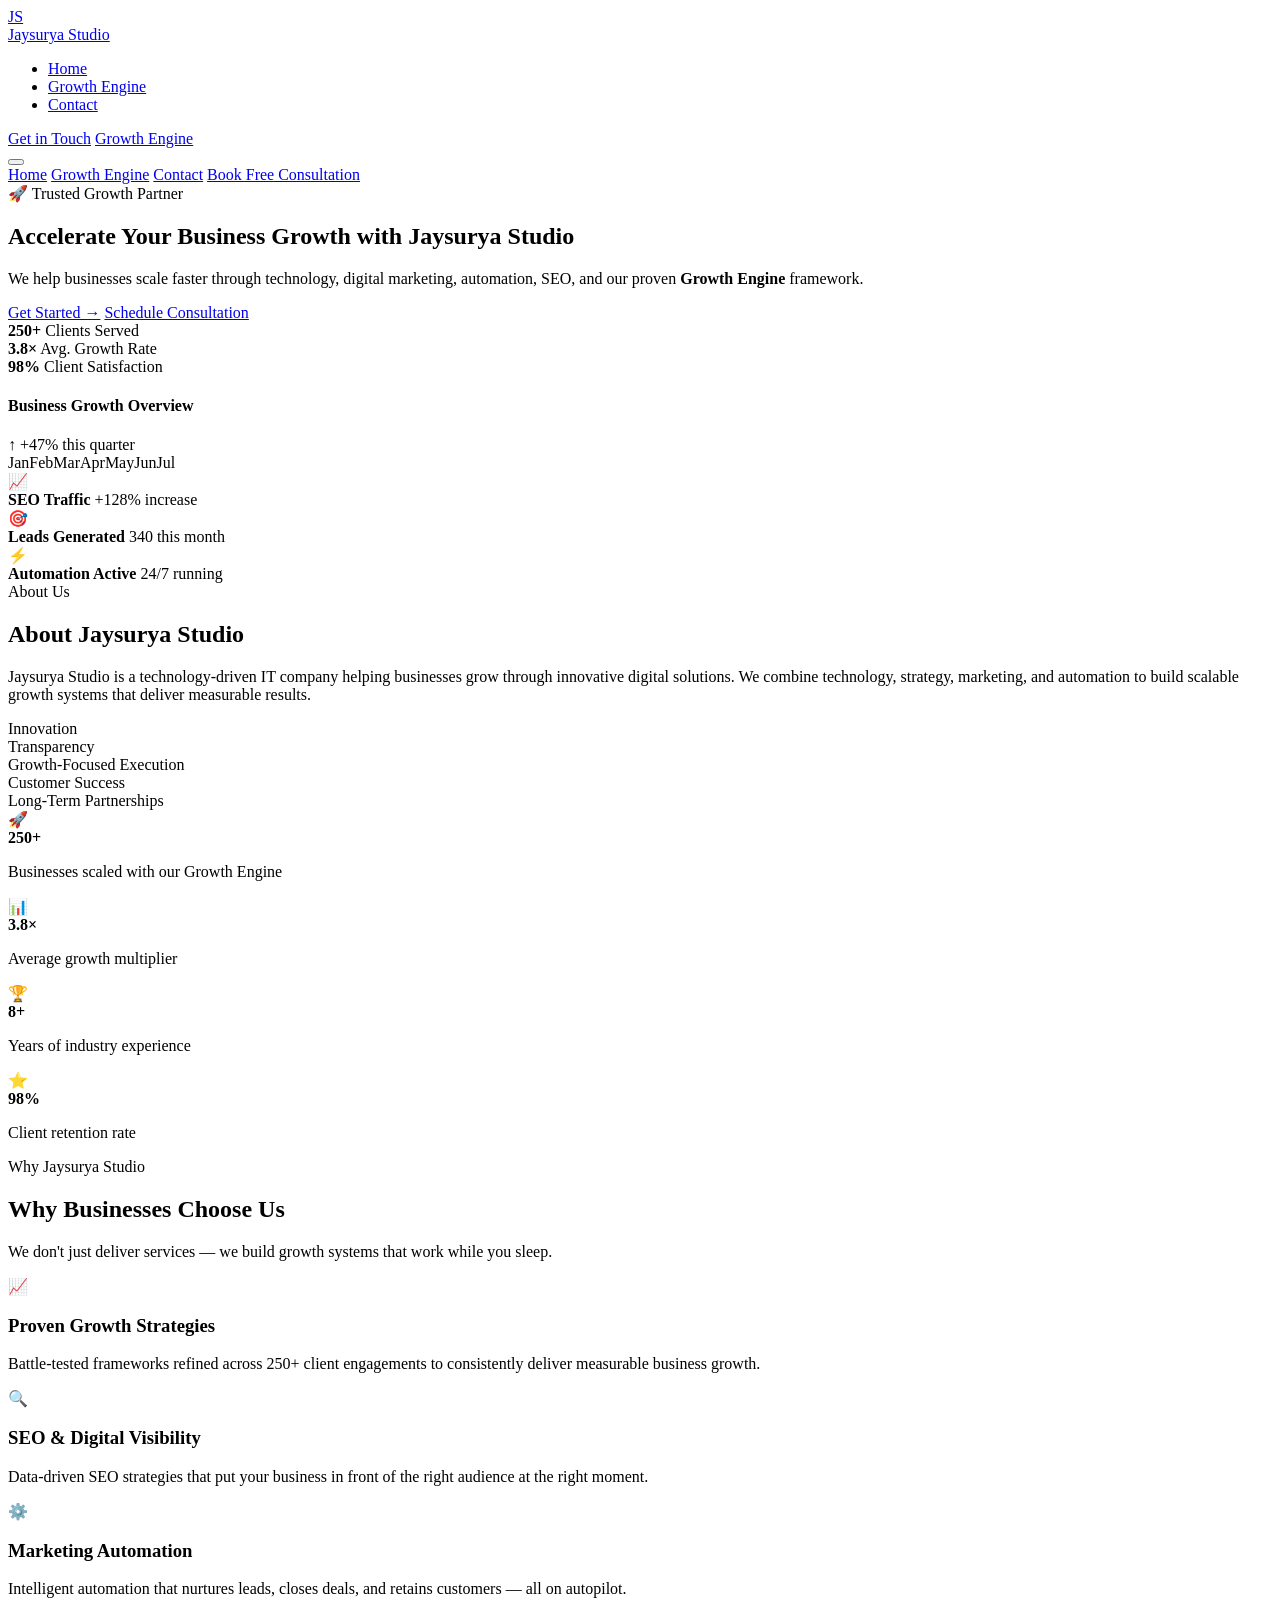
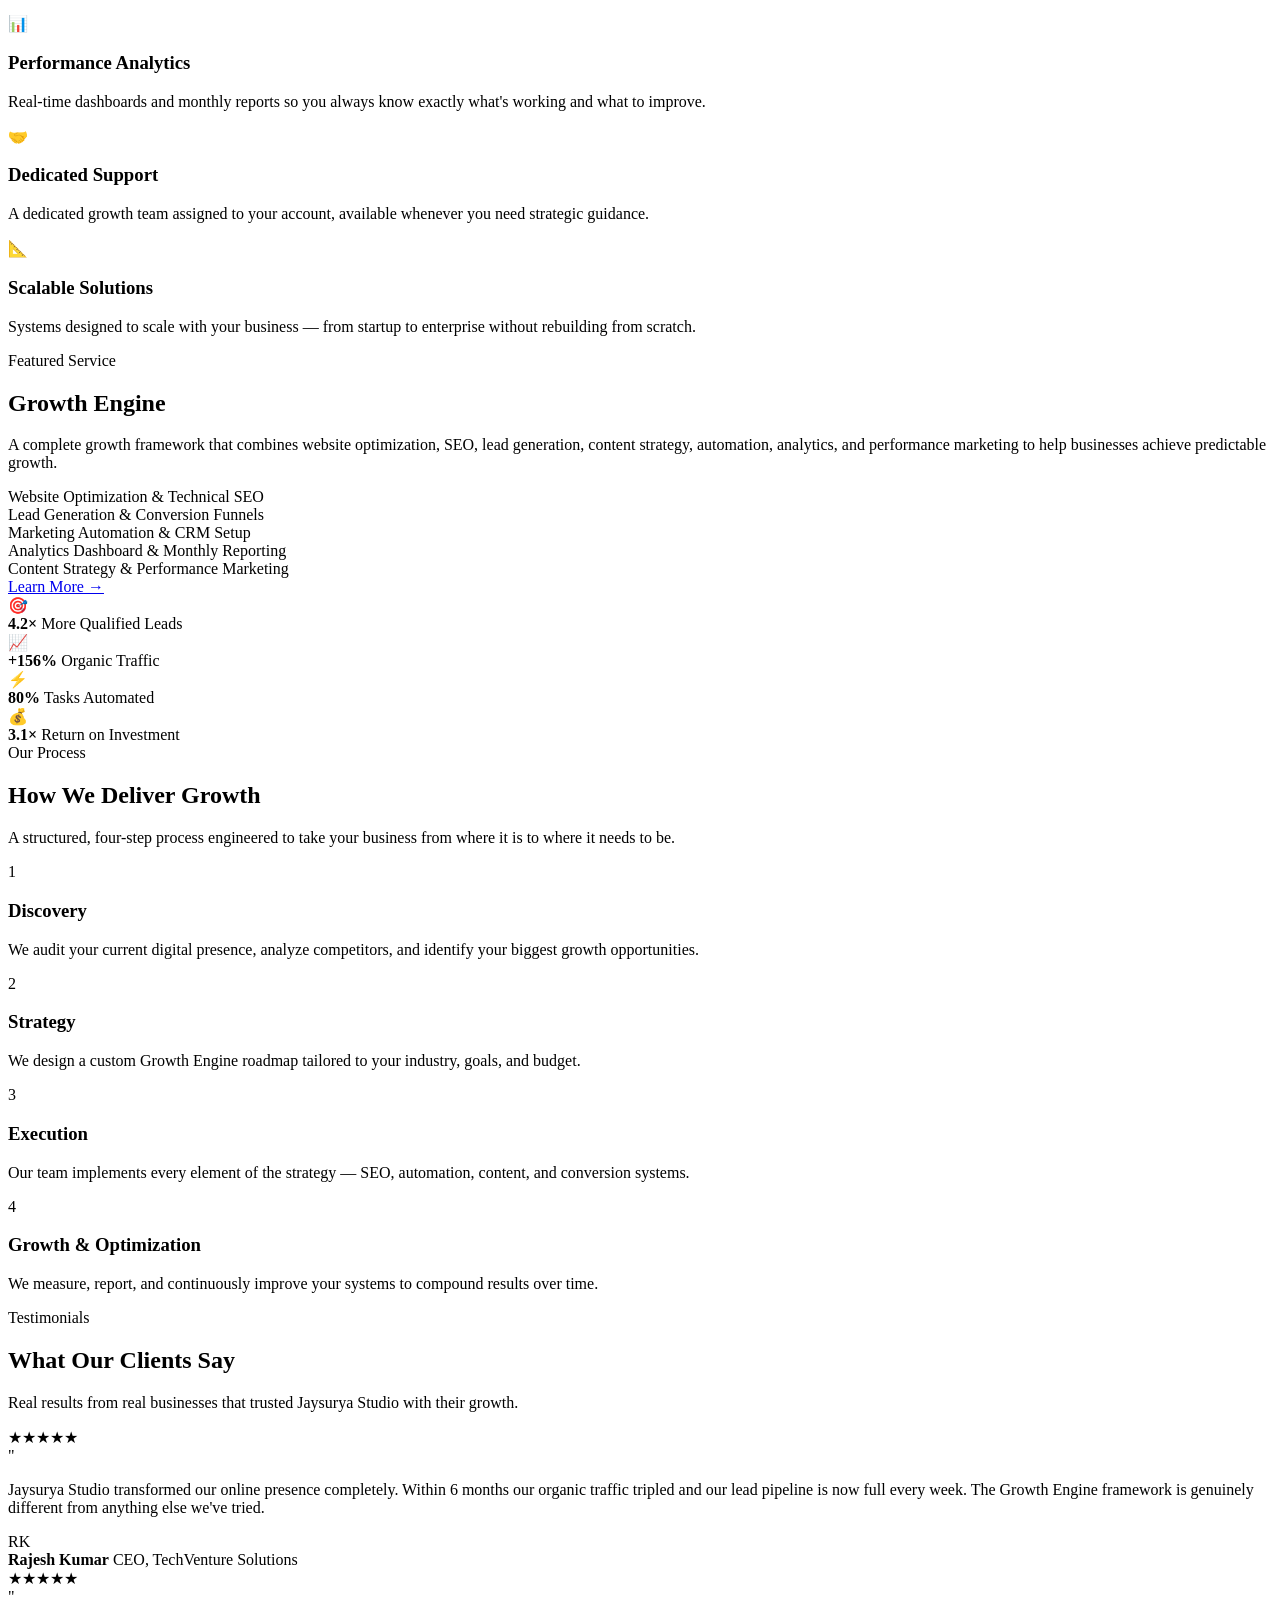
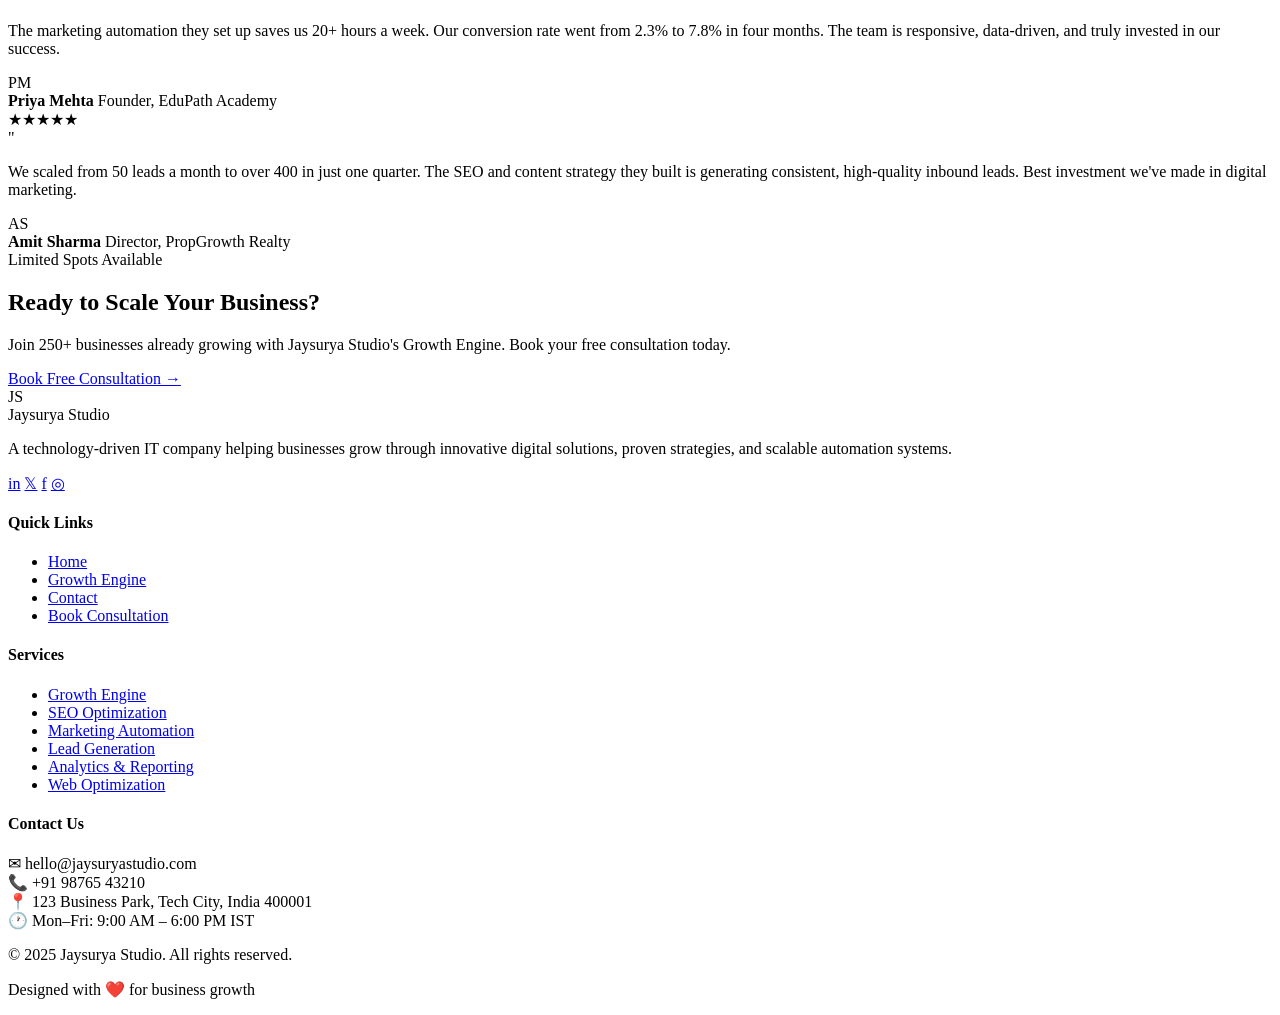
==== index.html @ d426c47a "Create index.html" ====
<!DOCTYPE html>
<html lang="en">
<head>
  <meta charset="UTF-8" />
  <meta name="viewport" content="width=device-width, initial-scale=1.0" />
  <title>Jaysurya Studio — Accelerate Your Business Growth</title>
  <meta name="description" content="Jaysurya Studio helps businesses scale faster through technology, digital marketing, automation, SEO, and our proven Growth Engine framework." />
  <meta name="keywords" content="IT services, digital marketing, SEO, growth engine, business growth, marketing automation" />
  <meta property="og:title" content="Jaysurya Studio — Accelerate Your Business Growth" />
  <meta property="og:description" content="We help businesses scale faster through technology, digital marketing, automation, and SEO." />
  <meta property="og:type" content="website" />
  <link rel="canonical" href="https://jaysuryastudio.com/" />
  <link rel="preconnect" href="https://fonts.googleapis.com" />
  <link rel="preconnect" href="https://fonts.gstatic.com" crossorigin />
  <link href="https://fonts.googleapis.com/css2?family=Inter:wght@400;500;600;700;800;900&display=swap" rel="stylesheet" />
  <link rel="stylesheet" href="css/style.css" />
</head>
<body>

<!-- ===== NAVBAR ===== -->
<nav class="navbar" id="navbar" role="navigation" aria-label="Main navigation">
  <div class="container nav-inner">
    <a href="index.html" class="nav-logo" aria-label="Jaysurya Studio Home">
      <div class="logo-icon" aria-hidden="true">JS</div>
      Jaysurya Studio
    </a>
    <ul class="nav-links" role="list">
      <li><a href="index.html" class="active">Home</a></li>
      <li><a href="pages/growth-engine.html">Growth Engine</a></li>
      <li><a href="pages/contact.html">Contact</a></li>
    </ul>
    <div class="nav-cta">
      <a href="pages/contact.html" class="btn btn-outline">Get in Touch</a>
      <a href="pages/growth-engine.html" class="btn btn-primary">Growth Engine</a>
    </div>
    <button class="hamburger" id="hamburger" aria-label="Toggle menu" aria-expanded="false">
      <span></span><span></span><span></span>
    </button>
  </div>
</nav>

<!-- Mobile Menu -->
<div class="mobile-menu" id="mobileMenu" role="dialog" aria-label="Mobile navigation">
  <a href="index.html">Home</a>
  <a href="pages/growth-engine.html">Growth Engine</a>
  <a href="pages/contact.html">Contact</a>
  <a href="pages/contact.html" class="btn btn-primary">Book Free Consultation</a>
</div>

<!-- ===== HERO ===== -->
<section class="hero" aria-label="Hero">
  <div class="container hero-inner">
    <div class="hero-content">
      <div class="badge">🚀 Trusted Growth Partner</div>
      <h1>Accelerate Your Business Growth with <span>Jaysurya Studio</span></h1>
      <p>We help businesses scale faster through technology, digital marketing, automation, SEO, and our proven <strong>Growth Engine</strong> framework.</p>
      <div class="hero-btns">
        <a href="pages/contact.html" class="btn btn-primary btn-lg">Get Started →</a>
        <a href="pages/contact.html" class="btn btn-outline btn-lg">Schedule Consultation</a>
      </div>
      <div class="hero-stats">
        <div class="hero-stat">
          <strong>250+</strong>
          <span>Clients Served</span>
        </div>
        <div class="hero-stat">
          <strong>3.8×</strong>
          <span>Avg. Growth Rate</span>
        </div>
        <div class="hero-stat">
          <strong>98%</strong>
          <span>Client Satisfaction</span>
        </div>
      </div>
    </div>

    <div class="hero-visual">
      <!-- Main Chart Card -->
      <div class="hero-card-main">
        <div class="chart-header">
          <h4>Business Growth Overview</h4>
          <span class="chart-badge">↑ +47% this quarter</span>
        </div>
        <div class="chart-bars">
          <div class="bar" style="height:40%;animation-delay:.1s"></div>
          <div class="bar accent-bar" style="height:55%;animation-delay:.2s"></div>
          <div class="bar" style="height:65%;animation-delay:.3s"></div>
          <div class="bar accent-bar" style="height:50%;animation-delay:.4s"></div>
          <div class="bar" style="height:80%;animation-delay:.5s"></div>
          <div class="bar accent-bar" style="height:70%;animation-delay:.6s"></div>
          <div class="bar" style="height:95%;animation-delay:.7s"></div>
        </div>
        <div class="chart-labels">
          <span>Jan</span><span>Feb</span><span>Mar</span><span>Apr</span><span>May</span><span>Jun</span><span>Jul</span>
        </div>
      </div>
      <!-- Floating cards -->
      <div class="floating-card fc-1">
        <div class="fc-inner">
          <div class="fc-icon blue">📈</div>
          <div class="fc-text">
            <strong>SEO Traffic</strong>
            <span>+128% increase</span>
          </div>
        </div>
      </div>
      <div class="floating-card fc-2">
        <div class="fc-inner">
          <div class="fc-icon green">🎯</div>
          <div class="fc-text">
            <strong>Leads Generated</strong>
            <span>340 this month</span>
          </div>
        </div>
      </div>
      <div class="floating-card fc-3">
        <div class="fc-inner">
          <div class="fc-icon purple">⚡</div>
          <div class="fc-text">
            <strong>Automation Active</strong>
            <span>24/7 running</span>
          </div>
        </div>
      </div>
    </div>
  </div>
</section>

<!-- ===== ABOUT ===== -->
<section class="section" id="about" aria-label="About Jaysurya Studio">
  <div class="container about-inner">
    <div class="about-text">
      <div class="badge">About Us</div>
      <h2>About Jaysurya Studio</h2>
      <p>Jaysurya Studio is a technology-driven IT company helping businesses grow through innovative digital solutions. We combine technology, strategy, marketing, and automation to build scalable growth systems that deliver measurable results.</p>
      <div class="values-grid">
        <div class="value-item fade-in"><div class="value-dot"></div><span>Innovation</span></div>
        <div class="value-item fade-in"><div class="value-dot"></div><span>Transparency</span></div>
        <div class="value-item fade-in"><div class="value-dot"></div><span>Growth-Focused Execution</span></div>
        <div class="value-item fade-in"><div class="value-dot"></div><span>Customer Success</span></div>
        <div class="value-item fade-in"><div class="value-dot"></div><span>Long-Term Partnerships</span></div>
      </div>
    </div>
    <div class="about-visual fade-in">
      <div class="about-stat-card featured">
        <div class="stat-icon">🚀</div>
        <strong>250+</strong>
        <p>Businesses scaled with our Growth Engine</p>
      </div>
      <div class="about-stat-card">
        <div class="stat-icon">📊</div>
        <strong>3.8×</strong>
        <p>Average growth multiplier</p>
      </div>
      <div class="about-stat-card">
        <div class="stat-icon">🏆</div>
        <strong>8+</strong>
        <p>Years of industry experience</p>
      </div>
      <div class="about-stat-card">
        <div class="stat-icon">⭐</div>
        <strong>98%</strong>
        <p>Client retention rate</p>
      </div>
    </div>
  </div>
</section>

<!-- ===== WHY CHOOSE US ===== -->
<section class="section process-bg" aria-label="Why Choose Us">
  <div class="container">
    <div class="section-header fade-in">
      <div class="badge">Why Jaysurya Studio</div>
      <h2>Why Businesses Choose Us</h2>
      <p>We don't just deliver services — we build growth systems that work while you sleep.</p>
    </div>
    <div class="why-grid">
      <div class="why-card fade-in">
        <div class="why-icon">📈</div>
        <h3>Proven Growth Strategies</h3>
        <p>Battle-tested frameworks refined across 250+ client engagements to consistently deliver measurable business growth.</p>
      </div>
      <div class="why-card fade-in">
        <div class="why-icon">🔍</div>
        <h3>SEO & Digital Visibility</h3>
        <p>Data-driven SEO strategies that put your business in front of the right audience at the right moment.</p>
      </div>
      <div class="why-card fade-in">
        <div class="why-icon">⚙️</div>
        <h3>Marketing Automation</h3>
        <p>Intelligent automation that nurtures leads, closes deals, and retains customers — all on autopilot.</p>
      </div>
      <div class="why-card fade-in">
        <div class="why-icon">📊</div>
        <h3>Performance Analytics</h3>
        <p>Real-time dashboards and monthly reports so you always know exactly what's working and what to improve.</p>
      </div>
      <div class="why-card fade-in">
        <div class="why-icon">🤝</div>
        <h3>Dedicated Support</h3>
        <p>A dedicated growth team assigned to your account, available whenever you need strategic guidance.</p>
      </div>
      <div class="why-card fade-in">
        <div class="why-icon">📐</div>
        <h3>Scalable Solutions</h3>
        <p>Systems designed to scale with your business — from startup to enterprise without rebuilding from scratch.</p>
      </div>
    </div>
  </div>
</section>

<!-- ===== FEATURED SERVICE ===== -->
<section class="section featured-service" aria-label="Growth Engine Service">
  <div class="container fs-inner">
    <div class="fs-content">
      <div class="badge">Featured Service</div>
      <h2>Growth Engine</h2>
      <p>A complete growth framework that combines website optimization, SEO, lead generation, content strategy, automation, analytics, and performance marketing to help businesses achieve predictable growth.</p>
      <div class="fs-features">
        <div class="fs-feature">Website Optimization & Technical SEO</div>
        <div class="fs-feature">Lead Generation & Conversion Funnels</div>
        <div class="fs-feature">Marketing Automation & CRM Setup</div>
        <div class="fs-feature">Analytics Dashboard & Monthly Reporting</div>
        <div class="fs-feature">Content Strategy & Performance Marketing</div>
      </div>
      <a href="pages/growth-engine.html" class="btn btn-accent btn-lg">Learn More →</a>
    </div>
    <div class="fs-visual fade-in">
      <div class="fs-metrics">
        <div class="metric-card">
          <div class="m-icon">🎯</div>
          <strong>4.2×</strong>
          <span>More Qualified Leads</span>
        </div>
        <div class="metric-card">
          <div class="m-icon">📈</div>
          <strong>+156%</strong>
          <span>Organic Traffic</span>
        </div>
        <div class="metric-card">
          <div class="m-icon">⚡</div>
          <strong>80%</strong>
          <span>Tasks Automated</span>
        </div>
        <div class="metric-card">
          <div class="m-icon">💰</div>
          <strong>3.1×</strong>
          <span>Return on Investment</span>
        </div>
      </div>
    </div>
  </div>
</section>

<!-- ===== PROCESS ===== -->
<section class="section process-bg" aria-label="Our Process">
  <div class="container">
    <div class="section-header fade-in">
      <div class="badge">Our Process</div>
      <h2>How We Deliver Growth</h2>
      <p>A structured, four-step process engineered to take your business from where it is to where it needs to be.</p>
    </div>
    <div class="process-grid">
      <div class="process-step fade-in">
        <div class="step-num">1</div>
        <h3>Discovery</h3>
        <p>We audit your current digital presence, analyze competitors, and identify your biggest growth opportunities.</p>
      </div>
      <div class="process-step fade-in">
        <div class="step-num">2</div>
        <h3>Strategy</h3>
        <p>We design a custom Growth Engine roadmap tailored to your industry, goals, and budget.</p>
      </div>
      <div class="process-step fade-in">
        <div class="step-num">3</div>
        <h3>Execution</h3>
        <p>Our team implements every element of the strategy — SEO, automation, content, and conversion systems.</p>
      </div>
      <div class="process-step fade-in">
        <div class="step-num">4</div>
        <h3>Growth & Optimization</h3>
        <p>We measure, report, and continuously improve your systems to compound results over time.</p>
      </div>
    </div>
  </div>
</section>

<!-- ===== TESTIMONIALS ===== -->
<section class="section" aria-label="Client Testimonials">
  <div class="container">
    <div class="section-header fade-in">
      <div class="badge">Testimonials</div>
      <h2>What Our Clients Say</h2>
      <p>Real results from real businesses that trusted Jaysurya Studio with their growth.</p>
    </div>
    <div class="testimonials-grid">
      <div class="testimonial-card fade-in">
        <div class="stars">★★★★★</div>
        <div class="quote-mark">"</div>
        <p>Jaysurya Studio transformed our online presence completely. Within 6 months our organic traffic tripled and our lead pipeline is now full every week. The Growth Engine framework is genuinely different from anything else we've tried.</p>
        <div class="t-author">
          <div class="t-avatar">RK</div>
          <div class="t-info">
            <strong>Rajesh Kumar</strong>
            <span>CEO, TechVenture Solutions</span>
          </div>
        </div>
      </div>
      <div class="testimonial-card fade-in">
        <div class="stars">★★★★★</div>
        <div class="quote-mark">"</div>
        <p>The marketing automation they set up saves us 20+ hours a week. Our conversion rate went from 2.3% to 7.8% in four months. The team is responsive, data-driven, and truly invested in our success.</p>
        <div class="t-author">
          <div class="t-avatar">PM</div>
          <div class="t-info">
            <strong>Priya Mehta</strong>
            <span>Founder, EduPath Academy</span>
          </div>
        </div>
      </div>
      <div class="testimonial-card fade-in">
        <div class="stars">★★★★★</div>
        <div class="quote-mark">"</div>
        <p>We scaled from 50 leads a month to over 400 in just one quarter. The SEO and content strategy they built is generating consistent, high-quality inbound leads. Best investment we've made in digital marketing.</p>
        <div class="t-author">
          <div class="t-avatar">AS</div>
          <div class="t-info">
            <strong>Amit Sharma</strong>
            <span>Director, PropGrowth Realty</span>
          </div>
        </div>
      </div>
    </div>
  </div>
</section>

<!-- ===== CTA BANNER ===== -->
<section class="cta-banner" aria-label="Call to action">
  <div class="cta-banner-inner fade-in">
    <div class="badge accent">Limited Spots Available</div>
    <h2>Ready to Scale Your Business?</h2>
    <p>Join 250+ businesses already growing with Jaysurya Studio's Growth Engine. Book your free consultation today.</p>
    <div class="cta-buttons">
      <a href="pages/contact.html" class="btn btn-white btn-lg">Book Free Consultation →</a>
      <a href="pages/growth-engine.html" class="btn btn-outline btn-lg" style="border-color:rgba(255,255,255,.4);color:#fff;">Explore Growth Engine</a>
    </div>
  </div>
</section>

<!-- ===== FOOTER ===== -->
<footer class="footer" aria-label="Site footer">
  <div class="container">
    <div class="footer-grid">
      <div class="footer-brand">
        <div class="footer-logo">
          <div class="logo-icon">JS</div>
          <span>Jaysurya Studio</span>
        </div>
        <p>A technology-driven IT company helping businesses grow through innovative digital solutions, proven strategies, and scalable automation systems.</p>
        <div class="footer-social">
          <a href="#" class="social-btn" aria-label="LinkedIn">in</a>
          <a href="#" class="social-btn" aria-label="Twitter">𝕏</a>
          <a href="#" class="social-btn" aria-label="Facebook">f</a>
          <a href="#" class="social-btn" aria-label="Instagram">◎</a>
        </div>
      </div>
      <div class="footer-col">
        <h4>Quick Links</h4>
        <ul>
          <li><a href="index.html">Home</a></li>
          <li><a href="pages/growth-engine.html">Growth Engine</a></li>
          <li><a href="pages/contact.html">Contact</a></li>
          <li><a href="pages/contact.html">Book Consultation</a></li>
        </ul>
      </div>
      <div class="footer-col">
        <h4>Services</h4>
        <ul>
          <li><a href="pages/growth-engine.html">Growth Engine</a></li>
          <li><a href="pages/growth-engine.html">SEO Optimization</a></li>
          <li><a href="pages/growth-engine.html">Marketing Automation</a></li>
          <li><a href="pages/growth-engine.html">Lead Generation</a></li>
          <li><a href="pages/growth-engine.html">Analytics & Reporting</a></li>
          <li><a href="pages/growth-engine.html">Web Optimization</a></li>
        </ul>
      </div>
      <div class="footer-col">
        <h4>Contact Us</h4>
        <div class="footer-contact-item">
          <span class="ci-icon">✉</span>
          <span>hello@jaysuryastudio.com</span>
        </div>
        <div class="footer-contact-item">
          <span class="ci-icon">📞</span>
          <span>+91 98765 43210</span>
        </div>
        <div class="footer-contact-item">
          <span class="ci-icon">📍</span>
          <span>123 Business Park, Tech City, India 400001</span>
        </div>
        <div class="footer-contact-item">
          <span class="ci-icon">🕐</span>
          <span>Mon–Fri: 9:00 AM – 6:00 PM IST</span>
        </div>
      </div>
    </div>
    <div class="footer-bottom">
      <p>© 2025 Jaysurya Studio. All rights reserved.</p>
      <p>Designed with ❤️ for business growth</p>
    </div>
  </div>
</footer>

<script src="js/main.js"></script>
</body>
</html>
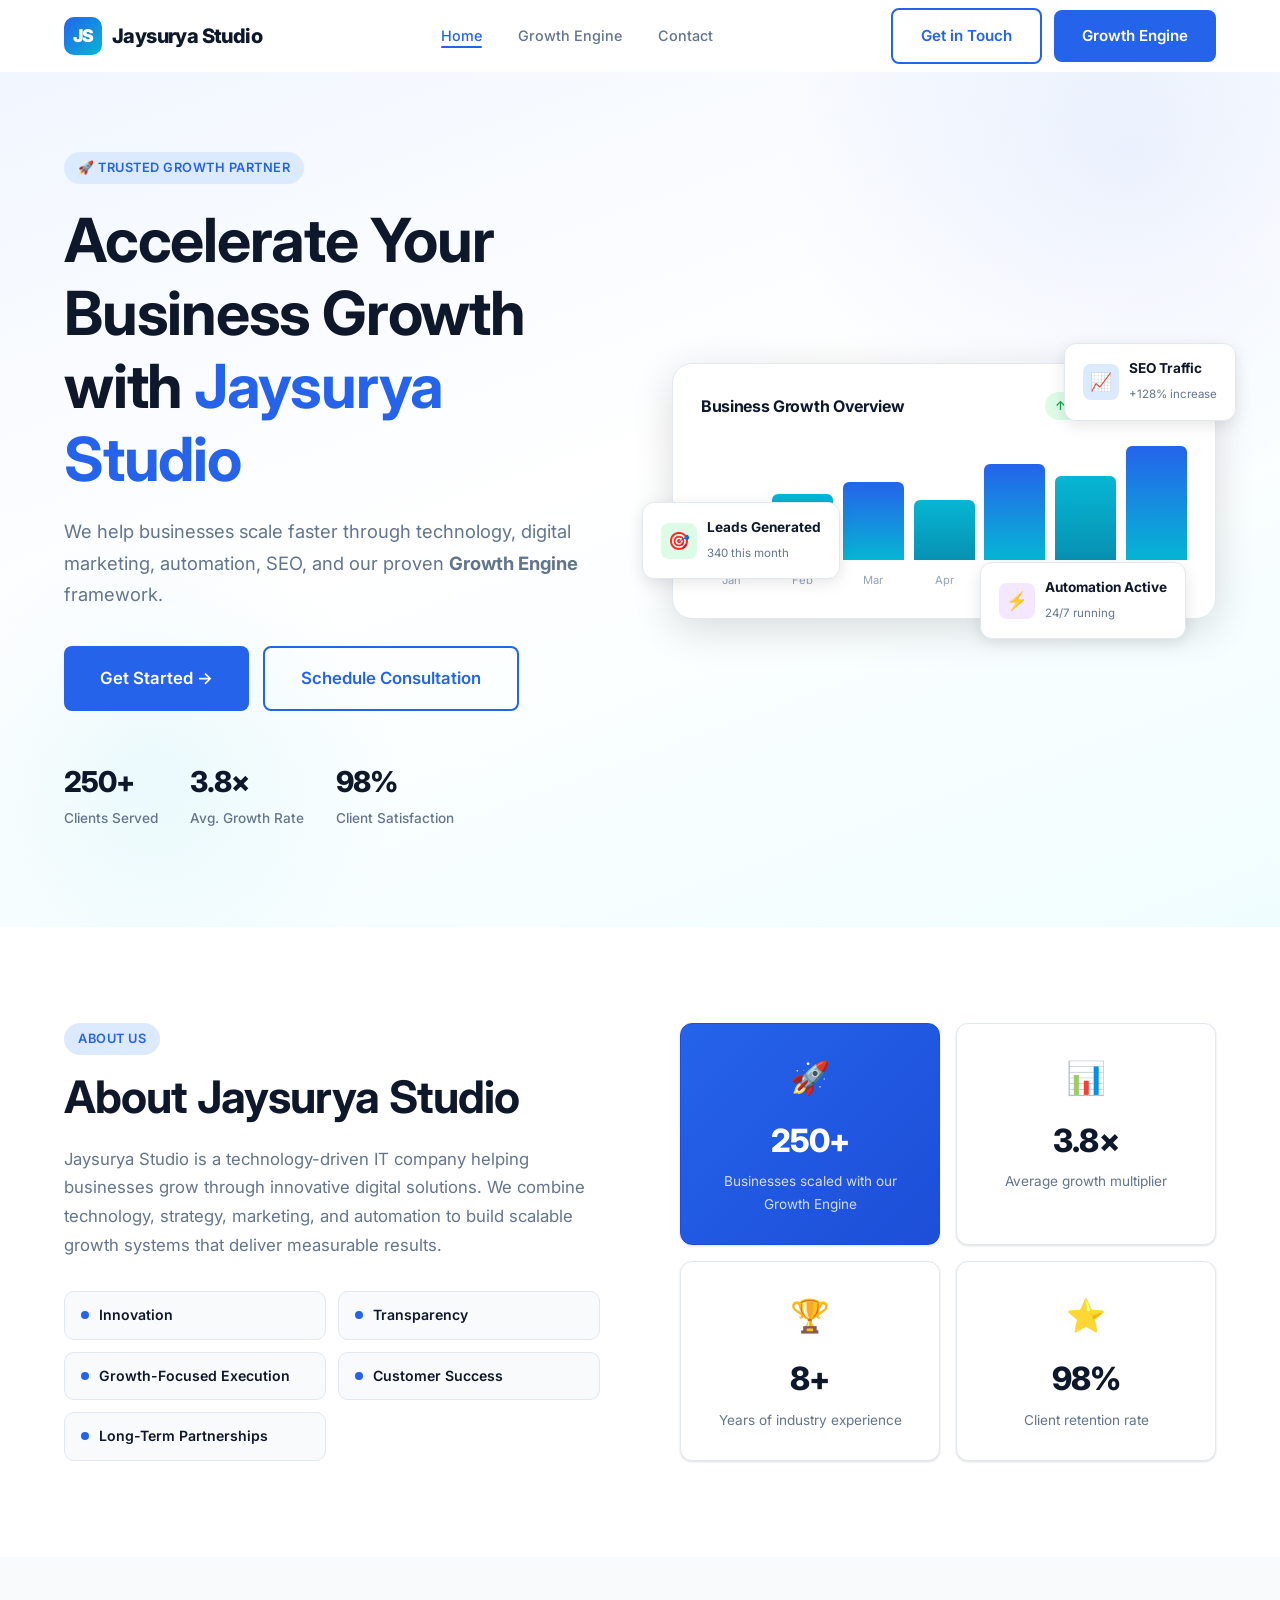
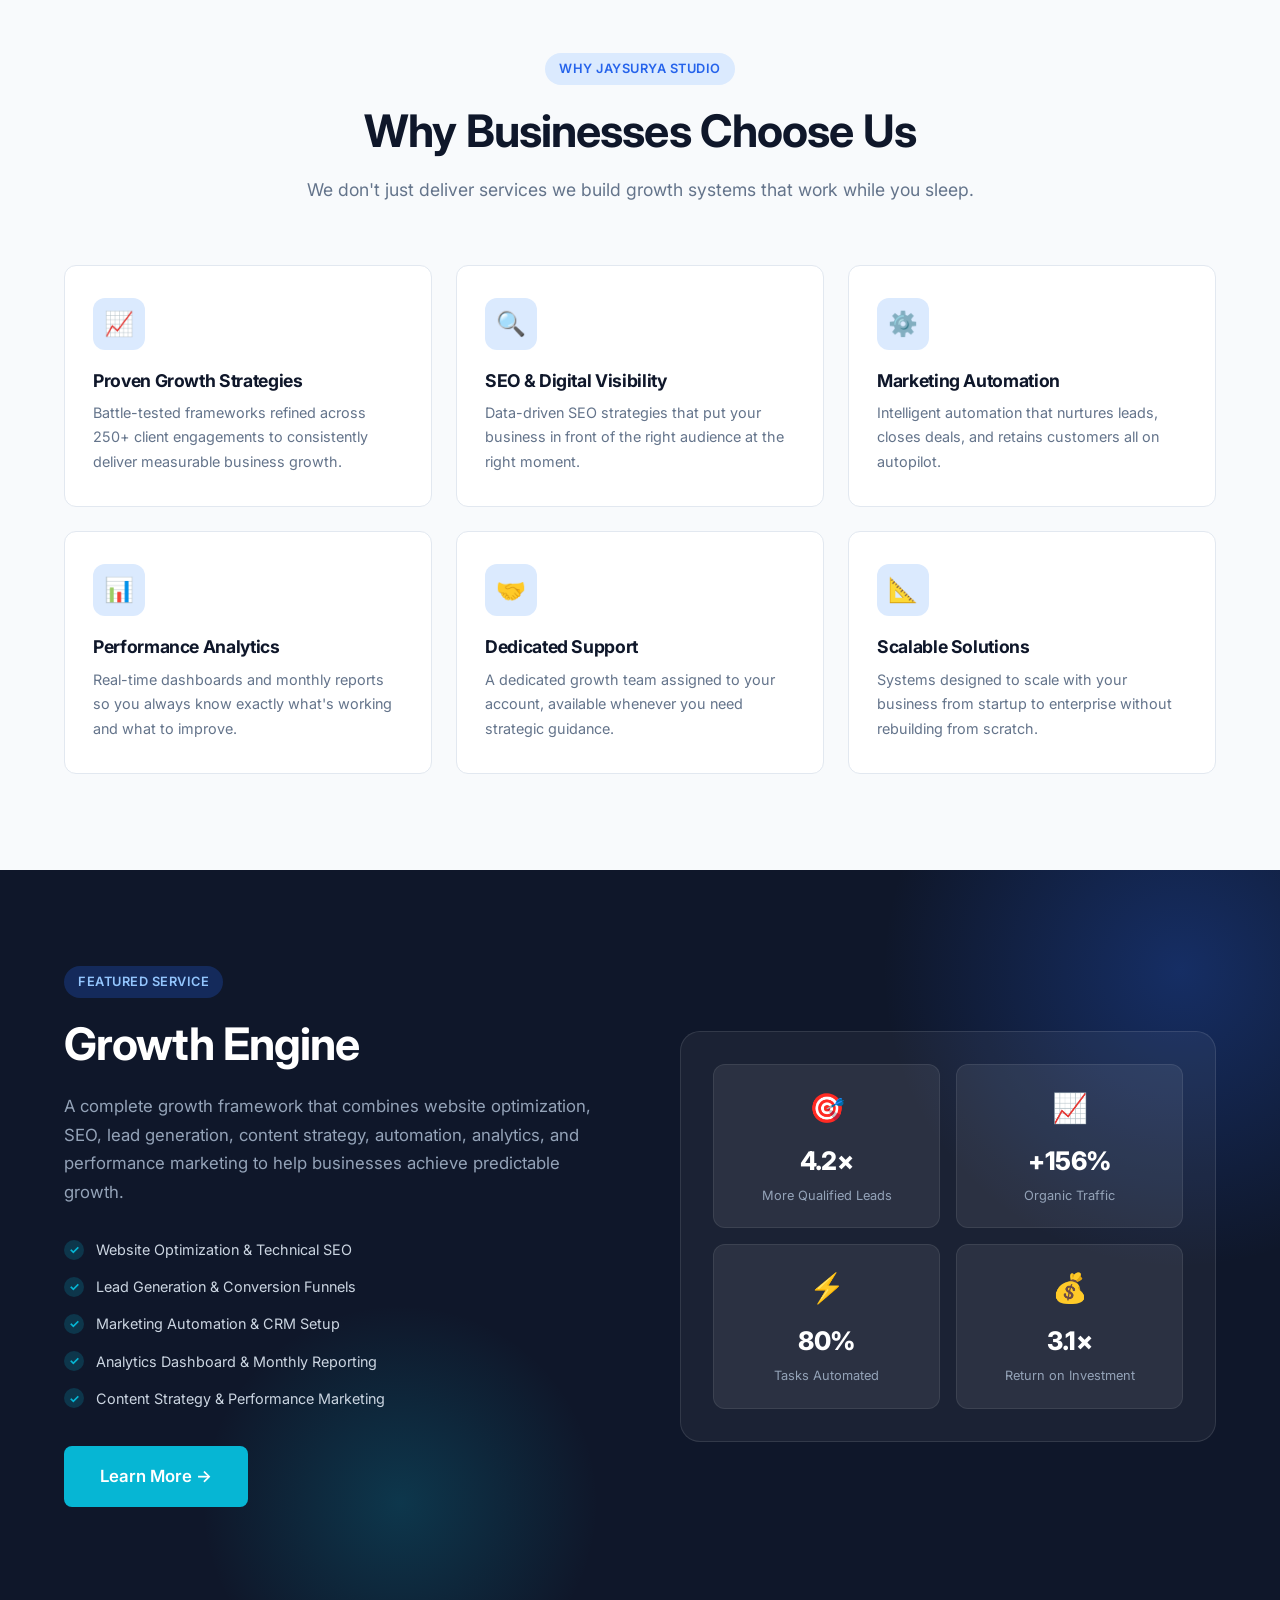
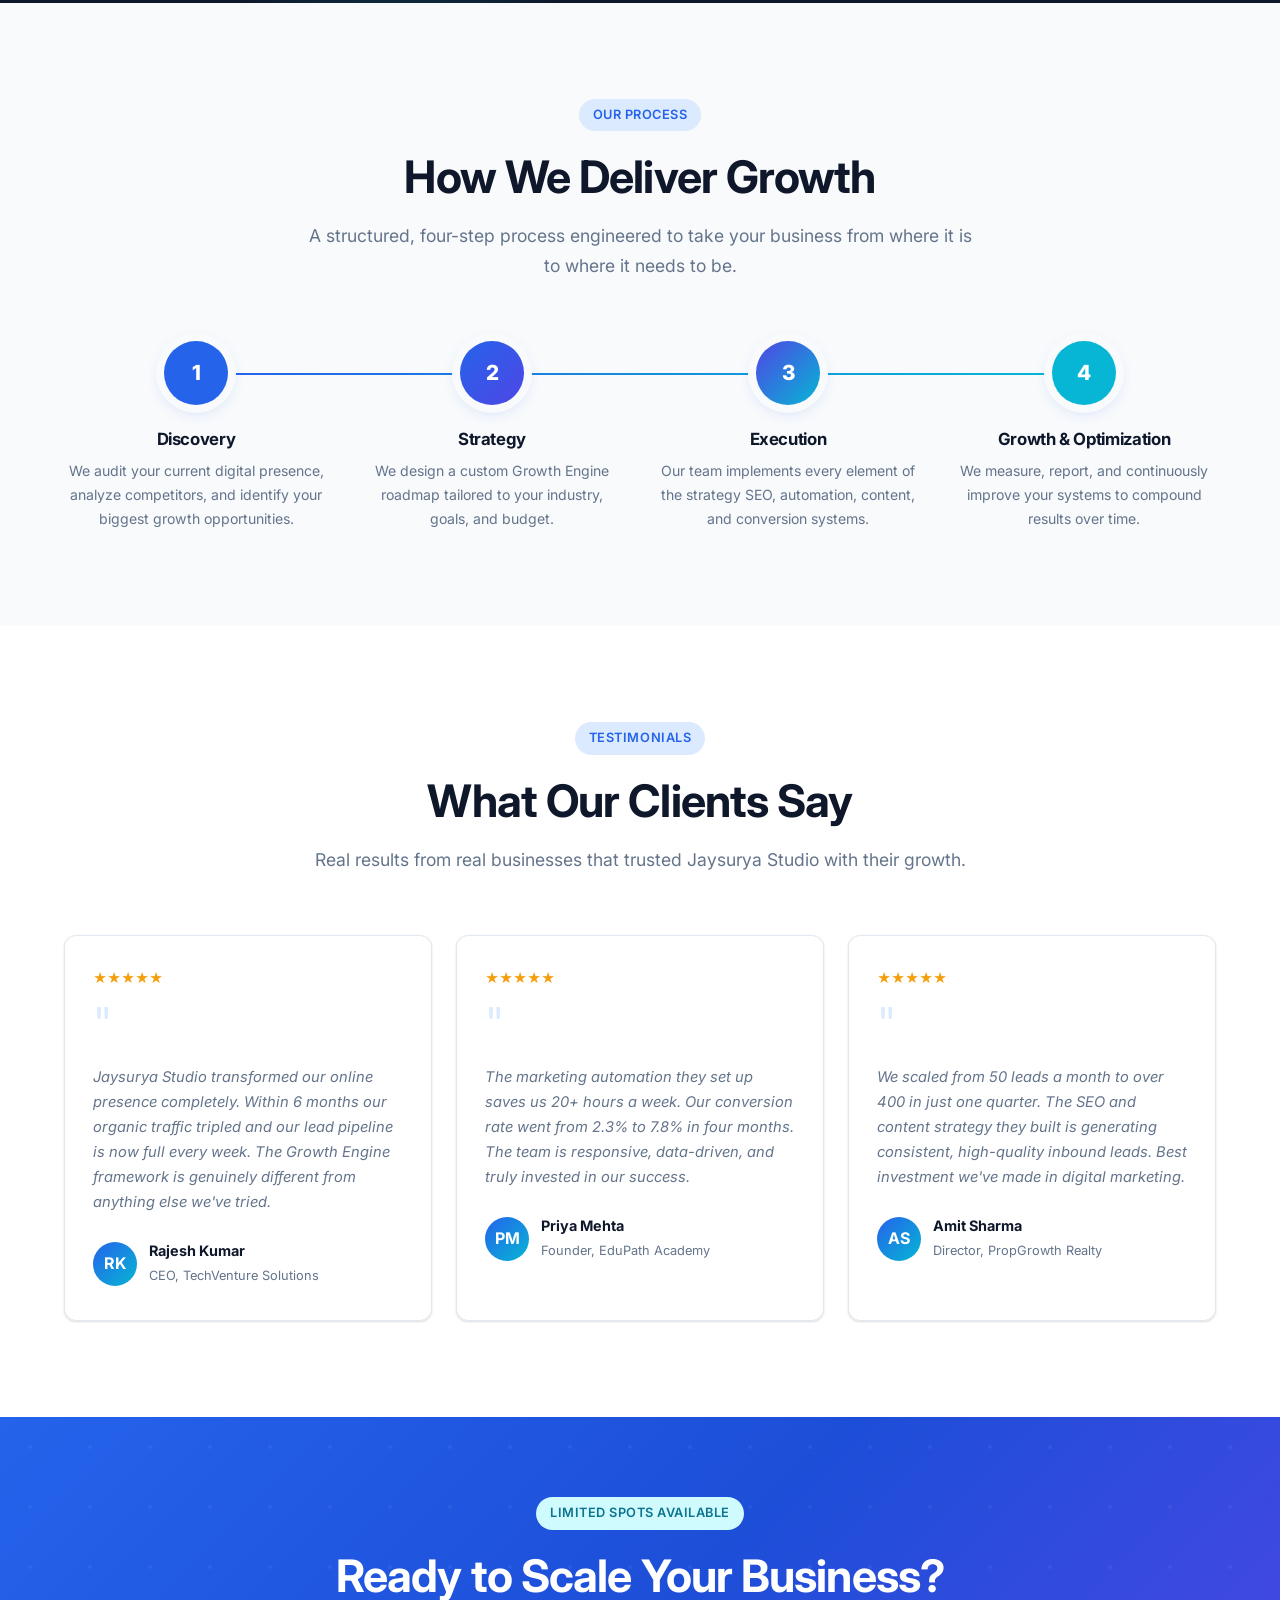
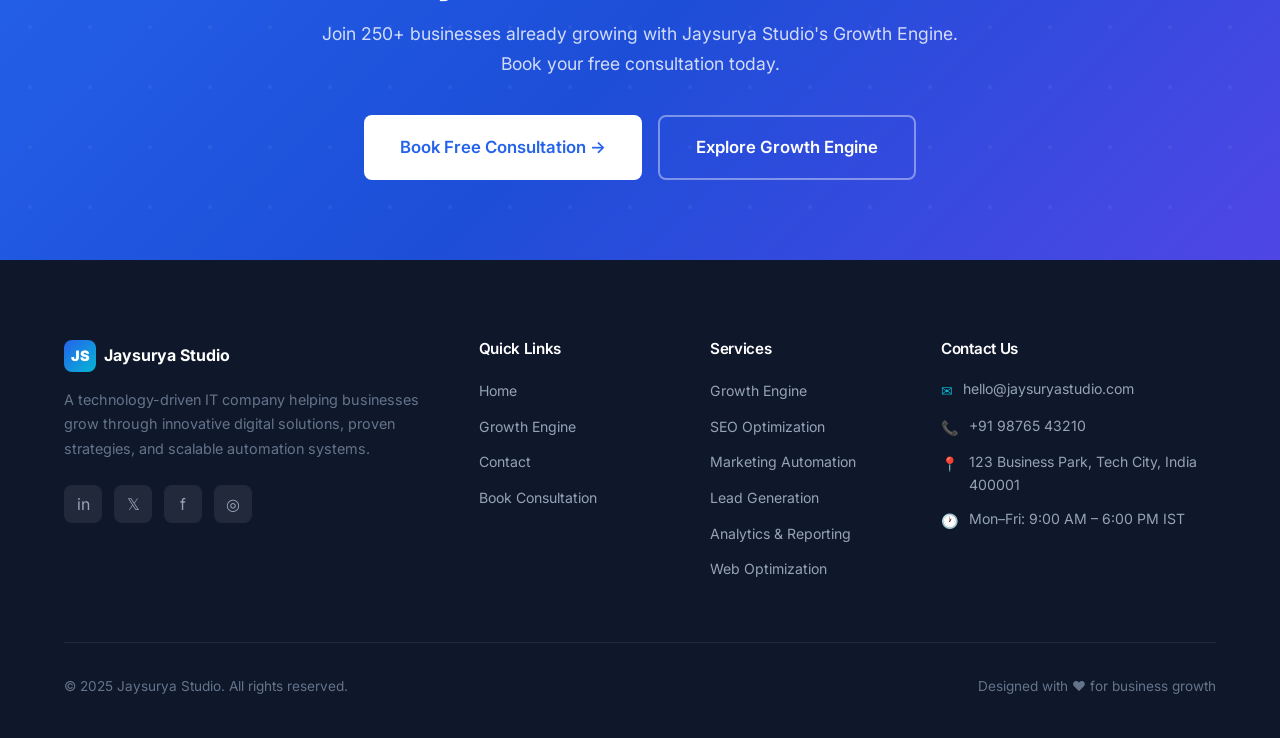
==== commit ea01dfd2: "removed — form homepage" ====
--- a/index.html
+++ b/index.html
@@ -3,10 +3,10 @@
 <head>
   <meta charset="UTF-8" />
   <meta name="viewport" content="width=device-width, initial-scale=1.0" />
-  <title>Jaysurya Studio — Accelerate Your Business Growth</title>
+  <title>Jaysurya Studio  Accelerate Your Business Growth</title>
   <meta name="description" content="Jaysurya Studio helps businesses scale faster through technology, digital marketing, automation, SEO, and our proven Growth Engine framework." />
   <meta name="keywords" content="IT services, digital marketing, SEO, growth engine, business growth, marketing automation" />
-  <meta property="og:title" content="Jaysurya Studio — Accelerate Your Business Growth" />
+  <meta property="og:title" content="Jaysurya Studio  Accelerate Your Business Growth" />
   <meta property="og:description" content="We help businesses scale faster through technology, digital marketing, automation, and SEO." />
   <meta property="og:type" content="website" />
   <link rel="canonical" href="https://jaysuryastudio.com/" />
@@ -172,7 +172,7 @@
     <div class="section-header fade-in">
       <div class="badge">Why Jaysurya Studio</div>
       <h2>Why Businesses Choose Us</h2>
-      <p>We don't just deliver services — we build growth systems that work while you sleep.</p>
+      <p>We don't just deliver services  we build growth systems that work while you sleep.</p>
     </div>
     <div class="why-grid">
       <div class="why-card fade-in">
@@ -188,7 +188,7 @@
       <div class="why-card fade-in">
         <div class="why-icon">⚙️</div>
         <h3>Marketing Automation</h3>
-        <p>Intelligent automation that nurtures leads, closes deals, and retains customers — all on autopilot.</p>
+        <p>Intelligent automation that nurtures leads, closes deals, and retains customers  all on autopilot.</p>
       </div>
       <div class="why-card fade-in">
         <div class="why-icon">📊</div>
@@ -203,7 +203,7 @@
       <div class="why-card fade-in">
         <div class="why-icon">📐</div>
         <h3>Scalable Solutions</h3>
-        <p>Systems designed to scale with your business — from startup to enterprise without rebuilding from scratch.</p>
+        <p>Systems designed to scale with your business  from startup to enterprise without rebuilding from scratch.</p>
       </div>
     </div>
   </div>
@@ -274,7 +274,7 @@
       <div class="process-step fade-in">
         <div class="step-num">3</div>
         <h3>Execution</h3>
-        <p>Our team implements every element of the strategy — SEO, automation, content, and conversion systems.</p>
+        <p>Our team implements every element of the strategy  SEO, automation, content, and conversion systems.</p>
       </div>
       <div class="process-step fade-in">
         <div class="step-num">4</div>
--- a/css/style.css
+++ b/css/style.css
@@ -0,0 +1,714 @@
+/* ===== RESET & BASE ===== */
+*, *::before, *::after { box-sizing: border-box; margin: 0; padding: 0; }
+
+:root {
+  --primary: #2563EB;
+  --primary-dark: #1d4ed8;
+  --primary-light: #dbeafe;
+  --secondary: #0F172A;
+  --accent: #06B6D4;
+  --accent-light: #cffafe;
+  --bg: #FFFFFF;
+  --bg-light: #F8FAFC;
+  --bg-dark: #F1F5F9;
+  --text: #0F172A;
+  --text-muted: #64748B;
+  --text-light: #94A3B8;
+  --border: #E2E8F0;
+  --shadow-sm: 0 1px 3px rgba(0,0,0,.08), 0 1px 2px rgba(0,0,0,.06);
+  --shadow: 0 4px 16px rgba(0,0,0,.10);
+  --shadow-lg: 0 10px 40px rgba(0,0,0,.14);
+  --radius: 12px;
+  --radius-lg: 20px;
+  --transition: 0.25s ease;
+}
+
+html { scroll-behavior: smooth; }
+
+body {
+  font-family: 'Inter', -apple-system, BlinkMacSystemFont, 'Segoe UI', sans-serif;
+  color: var(--text);
+  background: var(--bg);
+  line-height: 1.6;
+  font-size: 16px;
+  overflow-x: hidden;
+}
+
+img { max-width: 100%; display: block; }
+a { text-decoration: none; color: inherit; }
+ul { list-style: none; }
+button { cursor: pointer; font-family: inherit; border: none; outline: none; }
+input, textarea, select { font-family: inherit; outline: none; }
+
+/* ===== TYPOGRAPHY ===== */
+h1, h2, h3, h4, h5 { font-weight: 700; line-height: 1.2; letter-spacing: -0.02em; }
+h1 { font-size: clamp(2.2rem, 5vw, 3.8rem); }
+h2 { font-size: clamp(1.8rem, 3.5vw, 2.8rem); }
+h3 { font-size: clamp(1.2rem, 2vw, 1.5rem); }
+h4 { font-size: 1.1rem; }
+p { color: var(--text-muted); line-height: 1.7; }
+
+/* ===== LAYOUT ===== */
+.container { max-width: 1200px; margin: 0 auto; padding: 0 24px; }
+.section { padding: 96px 0; }
+.section-sm { padding: 64px 0; }
+.section-header { text-align: center; max-width: 680px; margin: 0 auto 60px; }
+.section-header p { font-size: 1.1rem; margin-top: 16px; }
+
+/* ===== BADGE ===== */
+.badge {
+  display: inline-flex; align-items: center; gap: 6px;
+  background: var(--primary-light); color: var(--primary);
+  font-size: 0.8rem; font-weight: 600; letter-spacing: 0.04em;
+  padding: 6px 14px; border-radius: 100px; margin-bottom: 20px;
+  text-transform: uppercase;
+}
+.badge.accent { background: var(--accent-light); color: #0e7490; }
+
+/* ===== BUTTONS ===== */
+.btn {
+  display: inline-flex; align-items: center; gap: 8px;
+  padding: 14px 28px; border-radius: 8px;
+  font-size: 0.95rem; font-weight: 600; transition: all var(--transition);
+  white-space: nowrap;
+}
+.btn-primary {
+  background: var(--primary); color: #fff;
+}
+.btn-primary:hover { background: var(--primary-dark); transform: translateY(-1px); box-shadow: 0 8px 24px rgba(37,99,235,.35); }
+.btn-outline {
+  background: transparent; color: var(--primary);
+  border: 2px solid var(--primary);
+}
+.btn-outline:hover { background: var(--primary-light); transform: translateY(-1px); }
+.btn-white {
+  background: #fff; color: var(--primary);
+}
+.btn-white:hover { background: var(--primary-light); transform: translateY(-1px); }
+.btn-accent {
+  background: var(--accent); color: #fff;
+}
+.btn-accent:hover { background: #0891b2; transform: translateY(-1px); box-shadow: 0 8px 24px rgba(6,182,212,.35); }
+.btn-lg { padding: 17px 36px; font-size: 1.05rem; }
+
+/* ===== NAVBAR ===== */
+.navbar {
+  position: fixed; top: 0; left: 0; right: 0; z-index: 1000;
+  background: rgba(255,255,255,0.95);
+  backdrop-filter: blur(12px);
+  border-bottom: 1px solid transparent;
+  transition: all var(--transition);
+  height: 72px;
+}
+.navbar.scrolled {
+  border-bottom-color: var(--border);
+  box-shadow: var(--shadow-sm);
+}
+.nav-inner {
+  display: flex; align-items: center; justify-content: space-between;
+  height: 72px;
+}
+.nav-logo {
+  display: flex; align-items: center; gap: 10px;
+  font-size: 1.25rem; font-weight: 800; color: var(--secondary);
+  letter-spacing: -0.03em;
+}
+.nav-logo .logo-icon {
+  width: 38px; height: 38px; border-radius: 10px;
+  background: linear-gradient(135deg, var(--primary), var(--accent));
+  display: flex; align-items: center; justify-content: center;
+  color: #fff; font-size: 1.1rem; font-weight: 900;
+}
+.nav-links {
+  display: flex; align-items: center; gap: 36px;
+}
+.nav-links a {
+  font-size: 0.9rem; font-weight: 500; color: var(--text-muted);
+  transition: color var(--transition); position: relative;
+}
+.nav-links a:hover, .nav-links a.active { color: var(--primary); }
+.nav-links a.active::after {
+  content: ''; position: absolute; bottom: -4px; left: 0; right: 0;
+  height: 2px; background: var(--primary); border-radius: 2px;
+}
+.nav-cta { display: flex; align-items: center; gap: 12px; }
+.hamburger {
+  display: none; flex-direction: column; gap: 5px;
+  background: none; padding: 4px;
+}
+.hamburger span { width: 24px; height: 2px; background: var(--text); border-radius: 2px; transition: all var(--transition); }
+.mobile-menu {
+  display: none; position: fixed; top: 72px; left: 0; right: 0; bottom: 0;
+  background: #fff; z-index: 999; padding: 32px 24px;
+  flex-direction: column; gap: 8px;
+  overflow-y: auto;
+}
+.mobile-menu.open { display: flex; }
+.mobile-menu a {
+  font-size: 1.1rem; font-weight: 500; color: var(--text);
+  padding: 14px 0; border-bottom: 1px solid var(--border);
+  transition: color var(--transition);
+}
+.mobile-menu a:hover { color: var(--primary); }
+.mobile-menu .btn { margin-top: 16px; justify-content: center; }
+
+/* ===== HERO ===== */
+.hero {
+  padding-top: 152px; padding-bottom: 96px;
+  background: linear-gradient(160deg, #f0f6ff 0%, #ffffff 50%, #f0fdff 100%);
+  overflow: hidden; position: relative;
+}
+.hero::before {
+  content: '';
+  position: absolute; top: -200px; right: -200px;
+  width: 700px; height: 700px;
+  background: radial-gradient(circle, rgba(37,99,235,.08) 0%, transparent 70%);
+  border-radius: 50%;
+}
+.hero::after {
+  content: '';
+  position: absolute; bottom: -100px; left: -100px;
+  width: 500px; height: 500px;
+  background: radial-gradient(circle, rgba(6,182,212,.07) 0%, transparent 70%);
+  border-radius: 50%;
+}
+.hero-inner {
+  display: grid; grid-template-columns: 1fr 1fr;
+  gap: 64px; align-items: center; position: relative; z-index: 1;
+}
+.hero-content h1 { color: var(--secondary); margin-bottom: 20px; }
+.hero-content h1 span { color: var(--primary); }
+.hero-content > p { font-size: 1.15rem; margin-bottom: 36px; max-width: 520px; }
+.hero-btns { display: flex; gap: 14px; flex-wrap: wrap; margin-bottom: 48px; }
+.hero-stats {
+  display: flex; gap: 32px; flex-wrap: wrap;
+}
+.hero-stat strong { display: block; font-size: 1.8rem; font-weight: 800; color: var(--secondary); letter-spacing: -0.03em; }
+.hero-stat span { font-size: 0.85rem; color: var(--text-muted); font-weight: 500; }
+
+/* Hero Illustration */
+.hero-visual { position: relative; }
+.hero-card-main {
+  background: #fff; border-radius: var(--radius-lg);
+  padding: 28px; box-shadow: var(--shadow-lg);
+  border: 1px solid var(--border);
+}
+.chart-header { display: flex; justify-content: space-between; align-items: center; margin-bottom: 20px; }
+.chart-header h4 { font-size: 1rem; color: var(--secondary); }
+.chart-badge { background: #dcfce7; color: #16a34a; font-size: 0.78rem; font-weight: 600; padding: 4px 10px; border-radius: 100px; }
+.chart-bars {
+  display: flex; align-items: flex-end; gap: 10px; height: 120px; margin-bottom: 12px;
+}
+.bar {
+  flex: 1; border-radius: 6px 6px 0 0;
+  background: linear-gradient(180deg, var(--primary), var(--accent));
+  animation: growBar 1.2s ease forwards;
+  transform-origin: bottom;
+}
+.bar.accent-bar { background: linear-gradient(180deg, var(--accent), #0891b2); }
+@keyframes growBar { from { transform: scaleY(0); } to { transform: scaleY(1); } }
+.chart-labels { display: flex; gap: 10px; }
+.chart-labels span { flex: 1; text-align: center; font-size: 0.7rem; color: var(--text-light); }
+
+.floating-card {
+  position: absolute; background: #fff; border-radius: var(--radius);
+  padding: 14px 18px; box-shadow: var(--shadow);
+  border: 1px solid var(--border); animation: float 3s ease-in-out infinite;
+}
+.floating-card:nth-child(2) { animation-delay: 0.5s; }
+.floating-card:nth-child(3) { animation-delay: 1s; }
+.fc-1 { top: -20px; right: -20px; }
+.fc-2 { bottom: 40px; left: -30px; }
+.fc-3 { bottom: -20px; right: 30px; }
+@keyframes float {
+  0%, 100% { transform: translateY(0); }
+  50% { transform: translateY(-8px); }
+}
+.fc-inner { display: flex; align-items: center; gap: 10px; }
+.fc-icon {
+  width: 36px; height: 36px; border-radius: 8px;
+  display: flex; align-items: center; justify-content: center; font-size: 1.1rem; flex-shrink: 0;
+}
+.fc-icon.blue { background: var(--primary-light); }
+.fc-icon.green { background: #dcfce7; }
+.fc-icon.purple { background: #f3e8ff; }
+.fc-text strong { display: block; font-size: 0.85rem; font-weight: 700; color: var(--secondary); }
+.fc-text span { font-size: 0.72rem; color: var(--text-muted); }
+
+/* ===== ABOUT ===== */
+.about-inner {
+  display: grid; grid-template-columns: 1fr 1fr;
+  gap: 80px; align-items: center;
+}
+.about-text .badge { margin-bottom: 16px; }
+.about-text h2 { margin-bottom: 20px; color: var(--secondary); }
+.about-text > p { margin-bottom: 32px; font-size: 1.05rem; }
+.values-grid {
+  display: grid; grid-template-columns: 1fr 1fr; gap: 12px;
+}
+.value-item {
+  display: flex; align-items: center; gap: 10px;
+  background: var(--bg-light); border-radius: 10px; padding: 12px 16px;
+  border: 1px solid var(--border);
+}
+.value-dot { width: 8px; height: 8px; border-radius: 50%; background: var(--primary); flex-shrink: 0; }
+.value-item span { font-size: 0.88rem; font-weight: 600; color: var(--secondary); }
+
+.about-visual {
+  display: grid; grid-template-columns: 1fr 1fr; gap: 16px;
+}
+.about-stat-card {
+  background: #fff; border-radius: var(--radius);
+  padding: 28px 24px; border: 1px solid var(--border);
+  box-shadow: var(--shadow-sm); text-align: center;
+  transition: transform var(--transition), box-shadow var(--transition);
+}
+.about-stat-card:hover { transform: translateY(-4px); box-shadow: var(--shadow); }
+.about-stat-card.featured {
+  background: linear-gradient(135deg, var(--primary), var(--primary-dark));
+  border-color: var(--primary-dark); color: #fff;
+}
+.about-stat-card.featured p { color: rgba(255,255,255,0.8); }
+.about-stat-card strong { display: block; font-size: 2rem; font-weight: 800; color: var(--secondary); letter-spacing: -0.03em; margin-bottom: 4px; }
+.about-stat-card.featured strong { color: #fff; }
+.about-stat-card p { font-size: 0.85rem; }
+.about-stat-card .stat-icon { font-size: 2rem; margin-bottom: 12px; }
+
+/* ===== WHY CHOOSE US ===== */
+.why-grid {
+  display: grid; grid-template-columns: repeat(3, 1fr); gap: 24px;
+}
+.why-card {
+  background: #fff; border-radius: var(--radius);
+  padding: 32px 28px; border: 1px solid var(--border);
+  transition: all var(--transition); position: relative; overflow: hidden;
+}
+.why-card::before {
+  content: ''; position: absolute; top: 0; left: 0; right: 0; height: 3px;
+  background: linear-gradient(90deg, var(--primary), var(--accent));
+  transform: scaleX(0); transform-origin: left; transition: transform var(--transition);
+}
+.why-card:hover { transform: translateY(-6px); box-shadow: var(--shadow-lg); border-color: transparent; }
+.why-card:hover::before { transform: scaleX(1); }
+.why-icon {
+  width: 52px; height: 52px; border-radius: 12px;
+  background: var(--primary-light); display: flex; align-items: center;
+  justify-content: center; font-size: 1.5rem; margin-bottom: 20px;
+  transition: background var(--transition);
+}
+.why-card:hover .why-icon { background: var(--primary); }
+.why-card h3 { font-size: 1.1rem; margin-bottom: 10px; color: var(--secondary); }
+.why-card p { font-size: 0.9rem; }
+
+/* ===== FEATURED SERVICE ===== */
+.featured-service {
+  background: var(--secondary); color: #fff; overflow: hidden; position: relative;
+}
+.featured-service::before {
+  content: ''; position: absolute;
+  top: -200px; right: -200px; width: 600px; height: 600px;
+  background: radial-gradient(circle, rgba(37,99,235,.3) 0%, transparent 70%);
+  border-radius: 50%;
+}
+.featured-service::after {
+  content: ''; position: absolute;
+  bottom: -100px; left: 200px; width: 400px; height: 400px;
+  background: radial-gradient(circle, rgba(6,182,212,.2) 0%, transparent 70%);
+  border-radius: 50%;
+}
+.fs-inner {
+  display: grid; grid-template-columns: 1fr 1fr;
+  gap: 80px; align-items: center; position: relative; z-index: 1;
+}
+.fs-content .badge { background: rgba(37,99,235,.25); color: #93c5fd; }
+.fs-content h2 { color: #fff; margin-bottom: 20px; }
+.fs-content > p { color: #94a3b8; font-size: 1.05rem; margin-bottom: 32px; }
+.fs-features { display: flex; flex-direction: column; gap: 14px; margin-bottom: 36px; }
+.fs-feature {
+  display: flex; align-items: center; gap: 12px;
+  color: #cbd5e1; font-size: 0.9rem;
+}
+.fs-feature::before {
+  content: '✓'; width: 20px; height: 20px; border-radius: 50%;
+  background: rgba(6,182,212,.2); color: var(--accent);
+  display: flex; align-items: center; justify-content: center;
+  font-size: 0.75rem; font-weight: 700; flex-shrink: 0;
+}
+
+.fs-visual {
+  background: rgba(255,255,255,.05); border-radius: var(--radius-lg);
+  padding: 32px; border: 1px solid rgba(255,255,255,.1);
+}
+.fs-metrics { display: grid; grid-template-columns: 1fr 1fr; gap: 16px; }
+.metric-card {
+  background: rgba(255,255,255,.07); border-radius: var(--radius);
+  padding: 20px; border: 1px solid rgba(255,255,255,.08);
+  text-align: center;
+}
+.metric-card .m-icon { font-size: 1.8rem; margin-bottom: 10px; }
+.metric-card strong { display: block; font-size: 1.6rem; font-weight: 800; color: #fff; letter-spacing: -0.02em; }
+.metric-card span { font-size: 0.8rem; color: #94a3b8; }
+
+/* ===== PROCESS ===== */
+.process-bg { background: var(--bg-light); }
+.process-grid {
+  display: grid; grid-template-columns: repeat(4, 1fr); gap: 32px;
+  position: relative;
+}
+.process-grid::before {
+  content: ''; position: absolute;
+  top: 32px; left: calc(12.5% + 24px); right: calc(12.5% + 24px);
+  height: 2px; background: linear-gradient(90deg, var(--primary), var(--accent));
+}
+.process-step { text-align: center; position: relative; }
+.step-num {
+  width: 64px; height: 64px; border-radius: 50%;
+  background: var(--primary); color: #fff;
+  display: flex; align-items: center; justify-content: center;
+  font-size: 1.3rem; font-weight: 800; margin: 0 auto 24px;
+  position: relative; z-index: 1;
+  box-shadow: 0 0 0 8px var(--bg-light), 0 4px 16px rgba(37,99,235,.3);
+}
+.process-step:nth-child(2) .step-num { background: linear-gradient(135deg, var(--primary), #4f46e5); }
+.process-step:nth-child(3) .step-num { background: linear-gradient(135deg, #4f46e5, var(--accent)); }
+.process-step:nth-child(4) .step-num { background: var(--accent); }
+.process-step h3 { margin-bottom: 10px; color: var(--secondary); font-size: 1.05rem; }
+.process-step p { font-size: 0.88rem; }
+
+/* ===== TESTIMONIALS ===== */
+.testimonials-grid {
+  display: grid; grid-template-columns: repeat(3, 1fr); gap: 24px;
+}
+.testimonial-card {
+  background: #fff; border-radius: var(--radius);
+  padding: 32px 28px; border: 1px solid var(--border);
+  box-shadow: var(--shadow-sm); position: relative;
+  transition: transform var(--transition), box-shadow var(--transition);
+}
+.testimonial-card:hover { transform: translateY(-4px); box-shadow: var(--shadow); }
+.quote-mark { font-size: 3rem; color: var(--primary-light); line-height: 1; margin-bottom: 16px; }
+.testimonial-card p { font-size: 0.92rem; color: var(--text-muted); margin-bottom: 24px; font-style: italic; }
+.t-author { display: flex; align-items: center; gap: 12px; }
+.t-avatar {
+  width: 44px; height: 44px; border-radius: 50%;
+  background: linear-gradient(135deg, var(--primary), var(--accent));
+  display: flex; align-items: center; justify-content: center;
+  color: #fff; font-weight: 700; font-size: 1rem; flex-shrink: 0;
+}
+.t-info strong { display: block; font-size: 0.9rem; color: var(--secondary); }
+.t-info span { font-size: 0.8rem; color: var(--text-muted); }
+.stars { color: #f59e0b; font-size: 0.85rem; margin-bottom: 12px; }
+
+/* ===== CTA BANNER ===== */
+.cta-banner {
+  background: linear-gradient(135deg, var(--primary) 0%, #1d4ed8 50%, #4f46e5 100%);
+  text-align: center; padding: 80px 24px; position: relative; overflow: hidden;
+}
+.cta-banner::before {
+  content: ''; position: absolute; inset: 0;
+  background: url("data:image/svg+xml,%3Csvg width='60' height='60' viewBox='0 0 60 60' xmlns='http://www.w3.org/2000/svg'%3E%3Cg fill='none' fill-rule='evenodd'%3E%3Cg fill='%23ffffff' fill-opacity='0.05'%3E%3Ccircle cx='30' cy='30' r='2'/%3E%3C/g%3E%3C/g%3E%3C/svg%3E");
+}
+.cta-banner-inner { position: relative; z-index: 1; max-width: 640px; margin: 0 auto; }
+.cta-banner h2 { color: #fff; margin-bottom: 16px; }
+.cta-banner p { color: rgba(255,255,255,0.8); font-size: 1.1rem; margin-bottom: 36px; }
+.cta-buttons { display: flex; justify-content: center; gap: 16px; flex-wrap: wrap; }
+
+/* ===== FOOTER ===== */
+.footer { background: var(--secondary); color: #94a3b8; padding: 80px 0 40px; }
+.footer-grid {
+  display: grid; grid-template-columns: 2fr 1fr 1fr 1.5fr; gap: 48px; margin-bottom: 60px;
+}
+.footer-brand p { font-size: 0.9rem; margin: 16px 0 24px; line-height: 1.7; }
+.footer-social { display: flex; gap: 12px; }
+.social-btn {
+  width: 38px; height: 38px; border-radius: 8px;
+  background: rgba(255,255,255,.08); display: flex; align-items: center;
+  justify-content: center; color: #94a3b8; font-size: 1rem;
+  transition: all var(--transition);
+}
+.social-btn:hover { background: var(--primary); color: #fff; transform: translateY(-2px); }
+.footer-col h4 { color: #fff; font-size: 0.95rem; font-weight: 600; margin-bottom: 20px; }
+.footer-col ul { display: flex; flex-direction: column; gap: 10px; }
+.footer-col ul li a {
+  color: #94a3b8; font-size: 0.88rem; transition: color var(--transition);
+}
+.footer-col ul li a:hover { color: #fff; }
+.footer-contact-item {
+  display: flex; align-items: flex-start; gap: 10px;
+  font-size: 0.88rem; margin-bottom: 12px;
+}
+.footer-contact-item .ci-icon { color: var(--accent); flex-shrink: 0; margin-top: 2px; }
+.footer-bottom {
+  border-top: 1px solid rgba(255,255,255,.08);
+  padding-top: 32px; display: flex; justify-content: space-between;
+  align-items: center; flex-wrap: wrap; gap: 16px;
+}
+.footer-bottom p { font-size: 0.85rem; }
+.footer-logo { display: flex; align-items: center; gap: 8px; }
+.footer-logo .logo-icon {
+  width: 32px; height: 32px; border-radius: 8px;
+  background: linear-gradient(135deg, var(--primary), var(--accent));
+  display: flex; align-items: center; justify-content: center; color: #fff; font-weight: 900; font-size: 0.9rem;
+}
+.footer-logo span { color: #fff; font-weight: 700; font-size: 1rem; }
+
+/* ===== PAGE HERO (inner pages) ===== */
+.page-hero {
+  background: linear-gradient(160deg, var(--secondary) 0%, #1e293b 100%);
+  padding: 152px 0 96px; text-align: center; position: relative; overflow: hidden;
+}
+.page-hero::before {
+  content: ''; position: absolute;
+  top: -100px; right: -100px; width: 500px; height: 500px;
+  background: radial-gradient(circle, rgba(37,99,235,.3) 0%, transparent 70%); border-radius: 50%;
+}
+.page-hero::after {
+  content: ''; position: absolute;
+  bottom: -50px; left: -50px; width: 350px; height: 350px;
+  background: radial-gradient(circle, rgba(6,182,212,.2) 0%, transparent 70%); border-radius: 50%;
+}
+.page-hero-inner { position: relative; z-index: 1; }
+.page-hero h1 { color: #fff; margin-bottom: 20px; }
+.page-hero p { color: #94a3b8; font-size: 1.15rem; max-width: 640px; margin: 0 auto 36px; }
+.breadcrumb { display: flex; justify-content: center; align-items: center; gap: 8px; font-size: 0.85rem; color: #64748b; margin-bottom: 20px; }
+.breadcrumb a { color: var(--accent); }
+.breadcrumb span { color: #475569; }
+
+/* ===== SERVICE PAGE ===== */
+.what-is-grid {
+  display: grid; grid-template-columns: repeat(4, 1fr); gap: 20px;
+}
+.what-card {
+  background: #fff; border-radius: var(--radius); padding: 28px 24px;
+  border: 1px solid var(--border); transition: all var(--transition);
+  text-align: center;
+}
+.what-card:hover { transform: translateY(-4px); box-shadow: var(--shadow); border-color: var(--primary-light); }
+.what-icon { font-size: 2.2rem; margin-bottom: 14px; }
+.what-card h4 { color: var(--secondary); font-size: 0.95rem; margin-bottom: 8px; }
+.what-card p { font-size: 0.82rem; }
+
+.benefits-grid {
+  display: grid; grid-template-columns: repeat(3, 1fr); gap: 24px;
+}
+.benefit-card {
+  background: #fff; border-radius: var(--radius);
+  padding: 32px 28px; border: 1px solid var(--border);
+  position: relative; overflow: hidden;
+  transition: all var(--transition);
+}
+.benefit-card::after {
+  content: ''; position: absolute; bottom: 0; left: 0; right: 0; height: 3px;
+  background: linear-gradient(90deg, var(--primary), var(--accent));
+}
+.benefit-card:hover { transform: translateY(-4px); box-shadow: var(--shadow-lg); }
+.benefit-icon { font-size: 2.2rem; margin-bottom: 16px; }
+.benefit-card h3 { font-size: 1.05rem; color: var(--secondary); margin-bottom: 10px; }
+.benefit-card p { font-size: 0.88rem; }
+
+/* Included Features */
+.included-section { background: var(--bg-light); }
+.included-inner {
+  display: grid; grid-template-columns: 1fr 1fr; gap: 64px; align-items: center;
+}
+.included-list { display: flex; flex-direction: column; gap: 0; }
+.included-item {
+  display: flex; align-items: center; gap: 16px;
+  padding: 16px 0; border-bottom: 1px solid var(--border);
+}
+.included-item:last-child { border-bottom: none; }
+.check-circle {
+  width: 28px; height: 28px; border-radius: 50%;
+  background: var(--primary); color: #fff;
+  display: flex; align-items: center; justify-content: center;
+  font-size: 0.75rem; font-weight: 700; flex-shrink: 0;
+}
+.included-item span { font-size: 0.95rem; font-weight: 500; color: var(--secondary); }
+.included-visual {
+  background: linear-gradient(135deg, var(--primary), var(--accent));
+  border-radius: var(--radius-lg); padding: 40px; color: #fff; text-align: center;
+}
+.included-visual h3 { font-size: 1.5rem; margin-bottom: 12px; }
+.included-visual p { color: rgba(255,255,255,0.8); margin-bottom: 28px; }
+.included-tags { display: flex; flex-wrap: wrap; gap: 8px; justify-content: center; }
+.tag {
+  background: rgba(255,255,255,.2); color: #fff;
+  padding: 6px 14px; border-radius: 100px; font-size: 0.8rem; font-weight: 500;
+}
+
+/* Industries */
+.industries-grid {
+  display: grid; grid-template-columns: repeat(4, 1fr); gap: 16px;
+}
+.industry-card {
+  background: #fff; border-radius: var(--radius); padding: 24px 20px;
+  border: 1px solid var(--border); text-align: center;
+  transition: all var(--transition); cursor: default;
+}
+.industry-card:hover {
+  border-color: var(--primary); background: var(--primary-light);
+  transform: translateY(-3px); box-shadow: var(--shadow);
+}
+.industry-icon { font-size: 2rem; margin-bottom: 10px; }
+.industry-card h4 { font-size: 0.9rem; color: var(--secondary); font-weight: 600; }
+
+/* ===== FAQ ===== */
+.faq-list { max-width: 800px; margin: 0 auto; display: flex; flex-direction: column; gap: 12px; }
+.faq-item {
+  background: #fff; border-radius: var(--radius); border: 1px solid var(--border);
+  overflow: hidden; transition: box-shadow var(--transition);
+}
+.faq-item.open { box-shadow: var(--shadow); }
+.faq-question {
+  display: flex; justify-content: space-between; align-items: center;
+  padding: 22px 28px; cursor: pointer;
+  font-weight: 600; color: var(--secondary); font-size: 0.95rem;
+  transition: background var(--transition);
+}
+.faq-question:hover { background: var(--bg-light); }
+.faq-item.open .faq-question { background: var(--primary-light); color: var(--primary); }
+.faq-icon {
+  width: 24px; height: 24px; border-radius: 50%;
+  background: var(--bg-dark); display: flex; align-items: center;
+  justify-content: center; font-size: 1rem; font-weight: 300; flex-shrink: 0;
+  transition: all var(--transition);
+}
+.faq-item.open .faq-icon { background: var(--primary); color: #fff; transform: rotate(45deg); }
+.faq-answer {
+  max-height: 0; overflow: hidden; transition: max-height 0.35s ease, padding 0.35s ease;
+  padding: 0 28px; color: var(--text-muted); font-size: 0.92rem; line-height: 1.7;
+}
+.faq-item.open .faq-answer { max-height: 300px; padding: 0 28px 22px; }
+
+/* ===== CONTACT PAGE ===== */
+.contact-grid {
+  display: grid; grid-template-columns: 1.4fr 1fr; gap: 64px;
+}
+.contact-form-wrap {
+  background: #fff; border-radius: var(--radius-lg);
+  padding: 48px; border: 1px solid var(--border); box-shadow: var(--shadow);
+}
+.contact-form-wrap h2 { color: var(--secondary); margin-bottom: 8px; font-size: 1.8rem; }
+.contact-form-wrap > p { margin-bottom: 32px; }
+.form-row { display: grid; grid-template-columns: 1fr 1fr; gap: 16px; }
+.form-group { margin-bottom: 20px; }
+.form-group label { display: block; font-size: 0.85rem; font-weight: 600; color: var(--secondary); margin-bottom: 8px; }
+.form-group input,
+.form-group select,
+.form-group textarea {
+  width: 100%; padding: 12px 16px; border-radius: 8px;
+  border: 1.5px solid var(--border); background: var(--bg-light);
+  font-size: 0.92rem; color: var(--text);
+  transition: border-color var(--transition), box-shadow var(--transition);
+}
+.form-group input:focus,
+.form-group select:focus,
+.form-group textarea:focus {
+  border-color: var(--primary);
+  box-shadow: 0 0 0 3px rgba(37,99,235,.12);
+  background: #fff;
+}
+.form-group textarea { resize: vertical; min-height: 120px; }
+.form-group select { appearance: none; background-image: url("data:image/svg+xml,%3Csvg xmlns='http://www.w3.org/2000/svg' width='12' height='8' viewBox='0 0 12 8'%3E%3Cpath fill='%2364748b' d='M1 1l5 5 5-5'/%3E%3C/svg%3E"); background-repeat: no-repeat; background-position: right 14px center; }
+.form-success {
+  display: none; background: #dcfce7; border: 1px solid #86efac;
+  border-radius: 8px; padding: 16px; color: #166534;
+  font-weight: 500; text-align: center; margin-top: 16px;
+}
+.form-success.show { display: block; }
+
+.contact-info-side { padding-top: 8px; }
+.contact-info-side h3 { color: var(--secondary); font-size: 1.3rem; margin-bottom: 8px; }
+.contact-info-side > p { margin-bottom: 32px; }
+.contact-info-cards { display: flex; flex-direction: column; gap: 16px; margin-bottom: 40px; }
+.ci-card {
+  background: #fff; border-radius: var(--radius);
+  padding: 20px 22px; border: 1px solid var(--border);
+  display: flex; align-items: flex-start; gap: 14px;
+  transition: box-shadow var(--transition);
+}
+.ci-card:hover { box-shadow: var(--shadow); }
+.ci-card-icon {
+  width: 42px; height: 42px; border-radius: 10px;
+  background: var(--primary-light); display: flex;
+  align-items: center; justify-content: center; font-size: 1.1rem; flex-shrink: 0;
+}
+.ci-card-text strong { display: block; font-size: 0.85rem; font-weight: 700; color: var(--secondary); margin-bottom: 4px; }
+.ci-card-text span { font-size: 0.85rem; color: var(--text-muted); }
+.ci-card-text a { color: var(--primary); font-size: 0.85rem; }
+.map-placeholder {
+  background: var(--bg-light); border-radius: var(--radius);
+  height: 200px; display: flex; flex-direction: column;
+  align-items: center; justify-content: center; gap: 8px;
+  border: 2px dashed var(--border); color: var(--text-muted); font-size: 0.9rem;
+}
+.map-placeholder .map-icon { font-size: 2rem; }
+
+/* Map embed section */
+.map-section { background: var(--bg-light); }
+.map-embed {
+  border-radius: var(--radius-lg); overflow: hidden;
+  border: 1px solid var(--border); box-shadow: var(--shadow);
+  height: 400px; background: var(--bg-dark);
+  display: flex; align-items: center; justify-content: center;
+  flex-direction: column; gap: 12px; color: var(--text-muted);
+}
+.map-embed .big-icon { font-size: 3rem; }
+
+/* ===== ANIMATIONS ===== */
+.fade-in {
+  opacity: 0; transform: translateY(24px);
+  transition: opacity 0.6s ease, transform 0.6s ease;
+}
+.fade-in.visible { opacity: 1; transform: translateY(0); }
+.fade-in:nth-child(1) { transition-delay: 0s; }
+.fade-in:nth-child(2) { transition-delay: 0.1s; }
+.fade-in:nth-child(3) { transition-delay: 0.2s; }
+.fade-in:nth-child(4) { transition-delay: 0.3s; }
+.fade-in:nth-child(5) { transition-delay: 0.4s; }
+.fade-in:nth-child(6) { transition-delay: 0.5s; }
+
+/* ===== RESPONSIVE ===== */
+@media (max-width: 1024px) {
+  .hero-inner { grid-template-columns: 1fr; gap: 48px; }
+  .hero-visual { max-width: 520px; margin: 0 auto; }
+  .about-inner { grid-template-columns: 1fr; gap: 48px; }
+  .about-visual { max-width: 480px; }
+  .why-grid { grid-template-columns: repeat(2, 1fr); }
+  .fs-inner { grid-template-columns: 1fr; gap: 48px; }
+  .process-grid { grid-template-columns: repeat(2, 1fr); }
+  .process-grid::before { display: none; }
+  .testimonials-grid { grid-template-columns: 1fr 1fr; }
+  .footer-grid { grid-template-columns: 1fr 1fr; gap: 36px; }
+  .what-is-grid { grid-template-columns: repeat(2, 1fr); }
+  .industries-grid { grid-template-columns: repeat(4, 1fr); }
+  .included-inner { grid-template-columns: 1fr; }
+  .contact-grid { grid-template-columns: 1fr; }
+}
+
+@media (max-width: 768px) {
+  .section { padding: 64px 0; }
+  .nav-links, .nav-cta { display: none; }
+  .hamburger { display: flex; }
+  .hero { padding-top: 112px; padding-bottom: 64px; }
+  .hero-stats { gap: 20px; }
+  .why-grid { grid-template-columns: 1fr; }
+  .process-grid { grid-template-columns: 1fr; }
+  .testimonials-grid { grid-template-columns: 1fr; }
+  .benefits-grid { grid-template-columns: 1fr; }
+  .industries-grid { grid-template-columns: repeat(2, 1fr); }
+  .footer-grid { grid-template-columns: 1fr; }
+  .form-row { grid-template-columns: 1fr; }
+  .contact-form-wrap { padding: 28px 20px; }
+  .values-grid { grid-template-columns: 1fr; }
+  .footer-bottom { flex-direction: column; text-align: center; }
+  .what-is-grid { grid-template-columns: 1fr 1fr; }
+}
+
+@media (max-width: 480px) {
+  .hero-btns { flex-direction: column; }
+  .cta-buttons { flex-direction: column; align-items: center; }
+  .hero-stats { flex-direction: column; gap: 16px; }
+  .what-is-grid { grid-template-columns: 1fr; }
+  .industries-grid { grid-template-columns: repeat(2, 1fr); }
+}
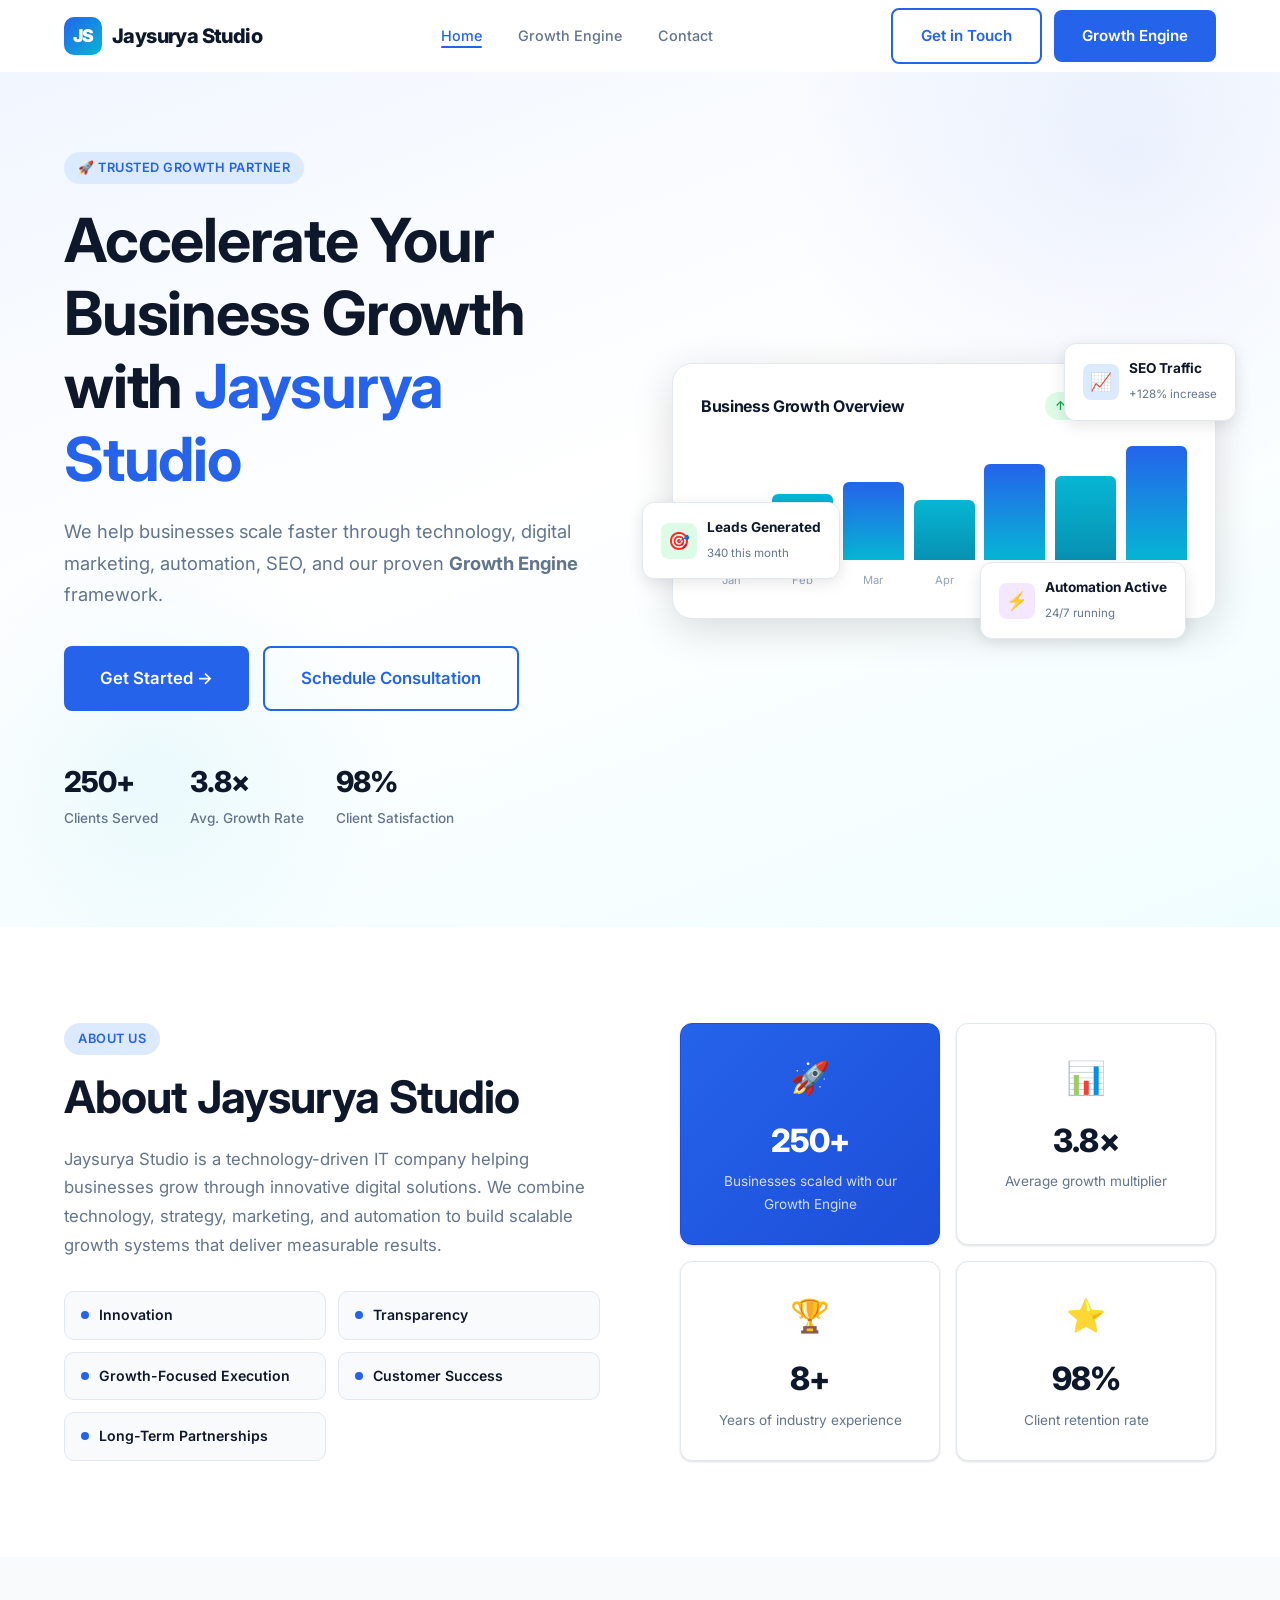
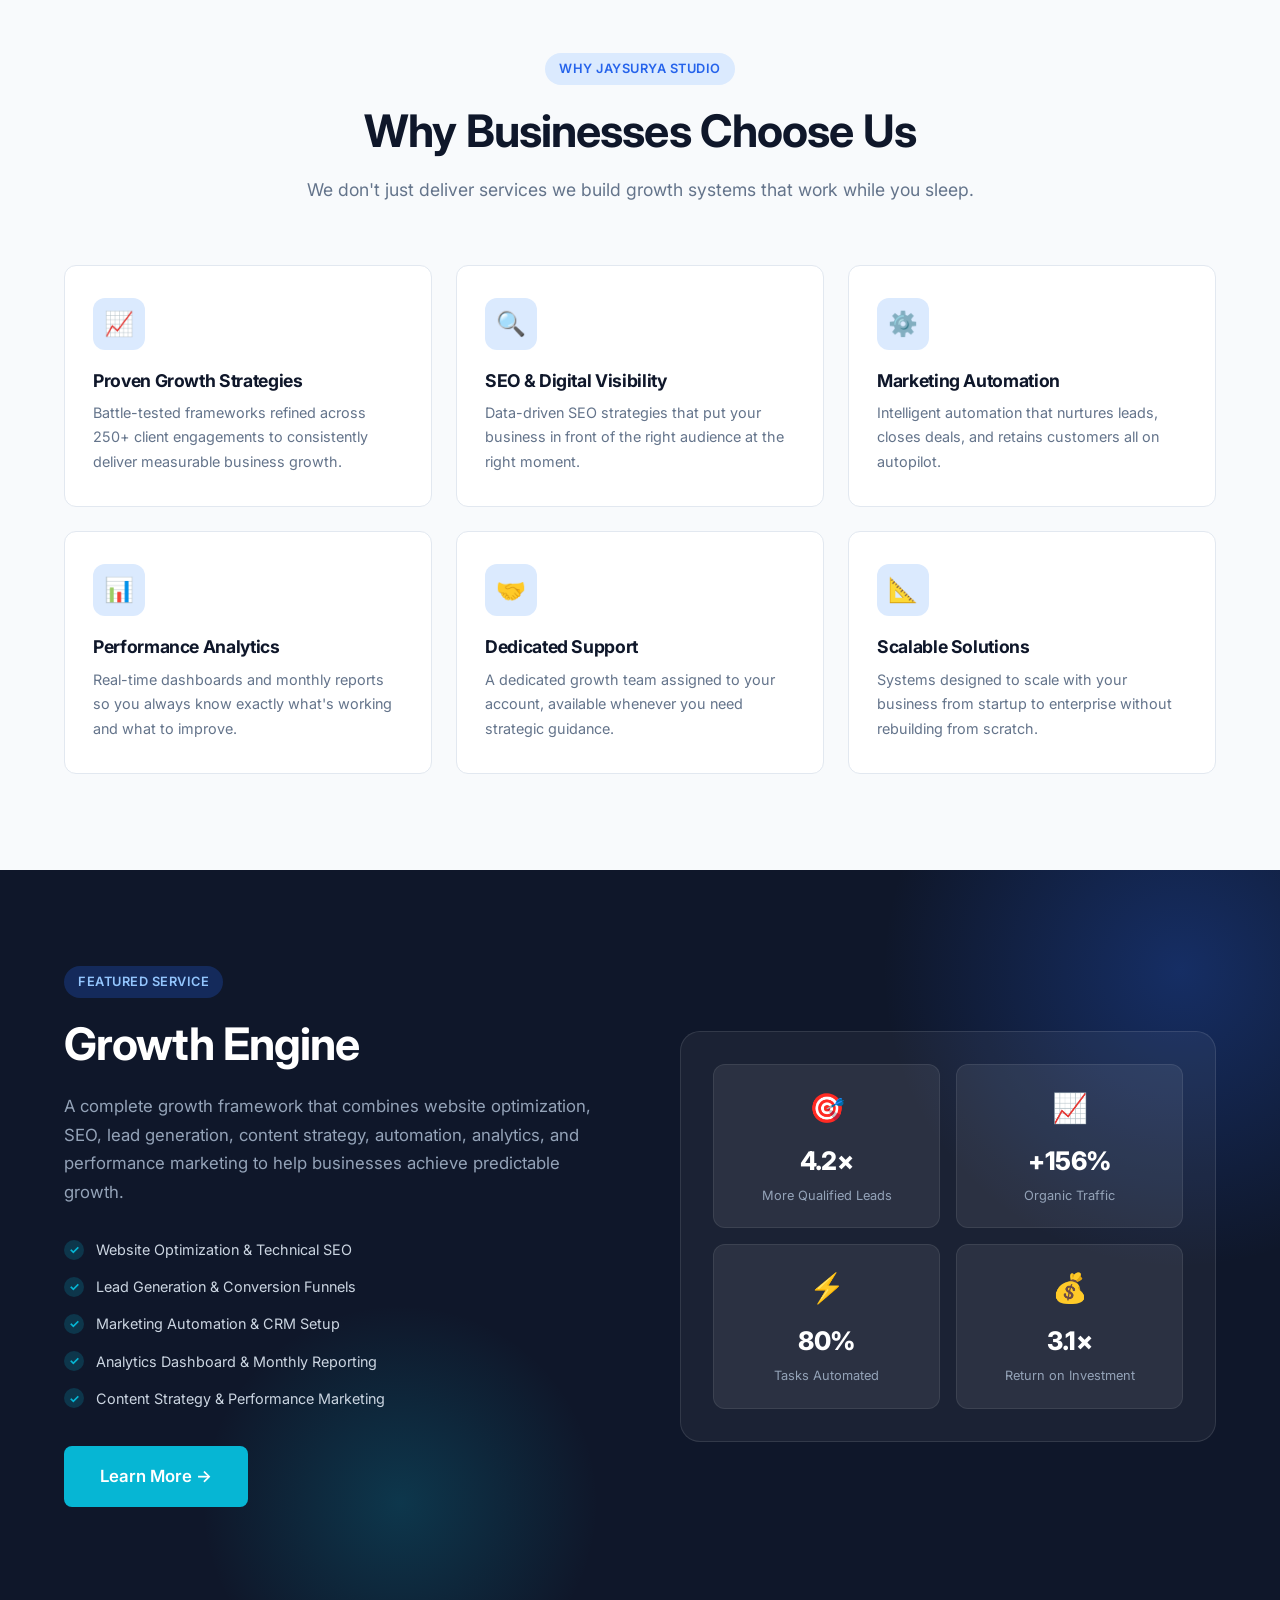
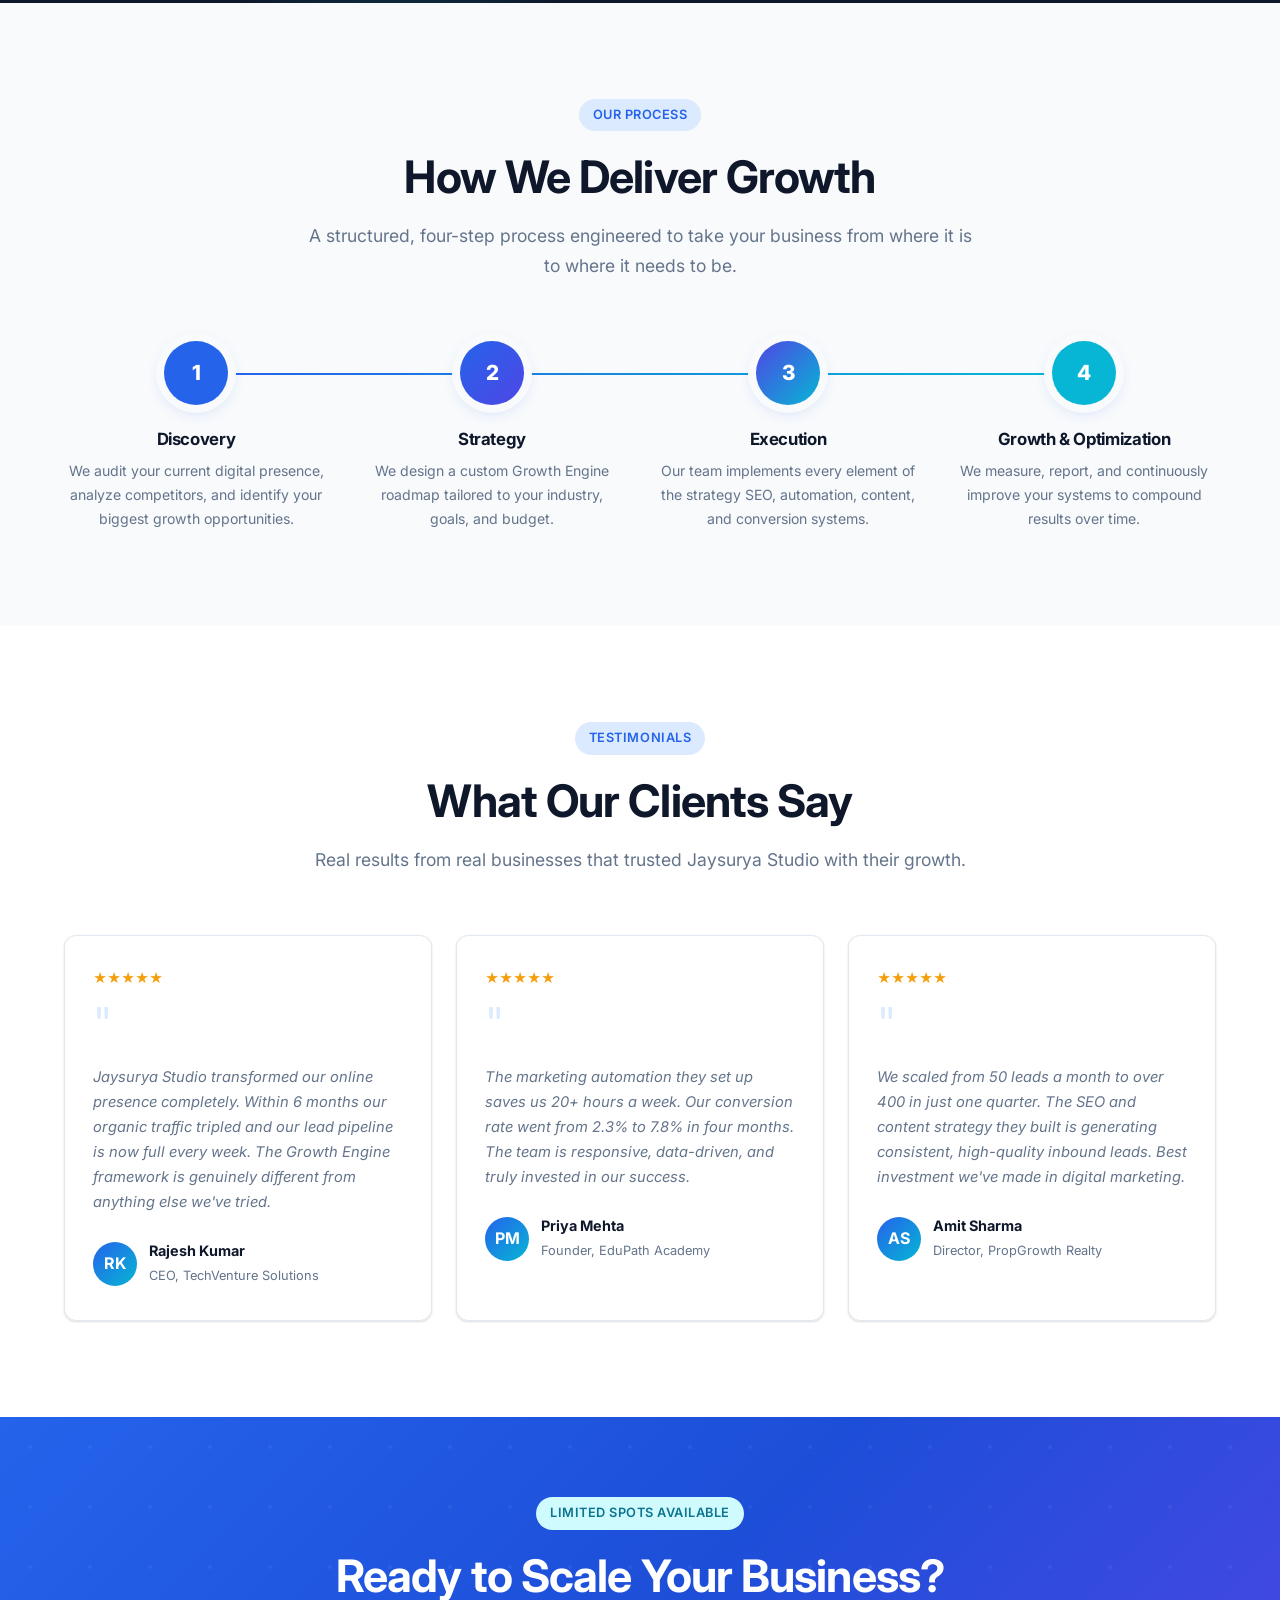
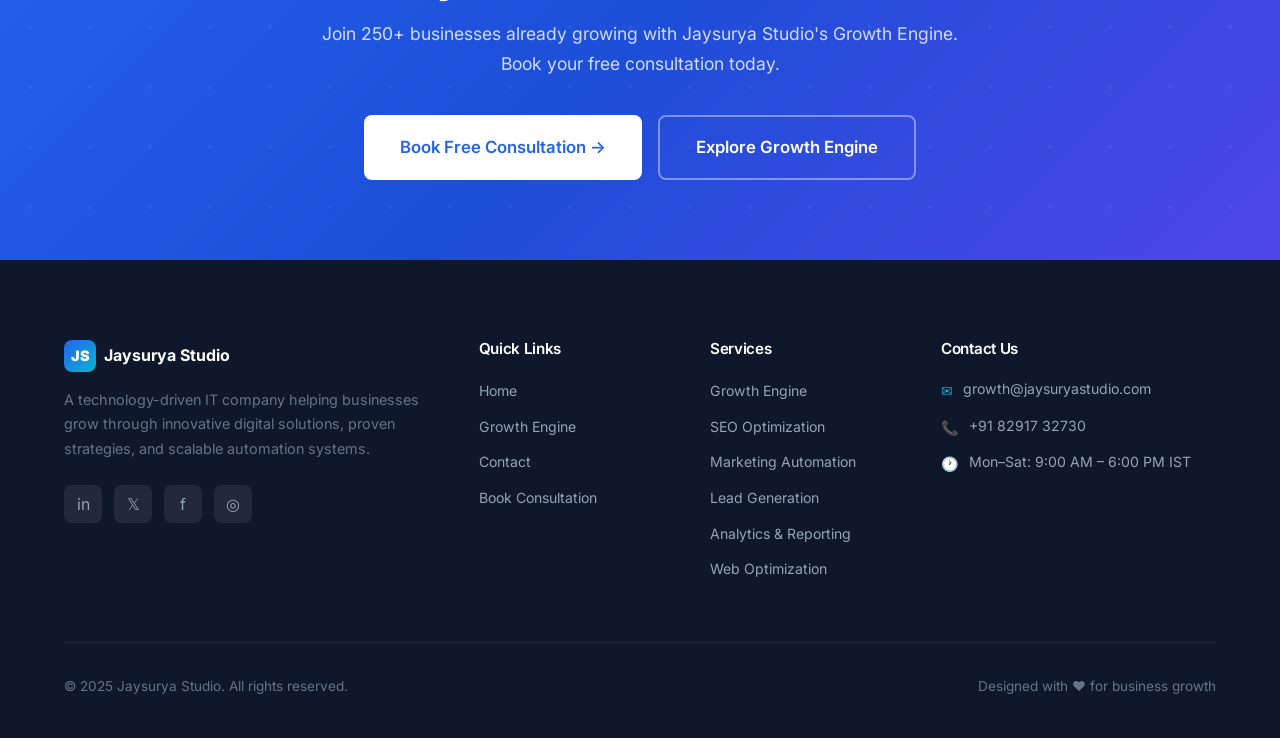
==== commit 37623e83: "updated contact details" ====
--- a/index.html
+++ b/index.html
@@ -388,19 +388,21 @@
         <h4>Contact Us</h4>
         <div class="footer-contact-item">
           <span class="ci-icon">✉</span>
-          <span>hello@jaysuryastudio.com</span>
+          <span>growth@jaysuryastudio.com</span>
         </div>
         <div class="footer-contact-item">
           <span class="ci-icon">📞</span>
-          <span>+91 98765 43210</span>
-        </div>
+          <span>+91 82917 32730</span>
+        </div>
+        <!---
         <div class="footer-contact-item">
           <span class="ci-icon">📍</span>
           <span>123 Business Park, Tech City, India 400001</span>
         </div>
+        --->
         <div class="footer-contact-item">
           <span class="ci-icon">🕐</span>
-          <span>Mon–Fri: 9:00 AM – 6:00 PM IST</span>
+          <span>Mon–Sat: 9:00 AM – 6:00 PM IST</span>
         </div>
       </div>
     </div>
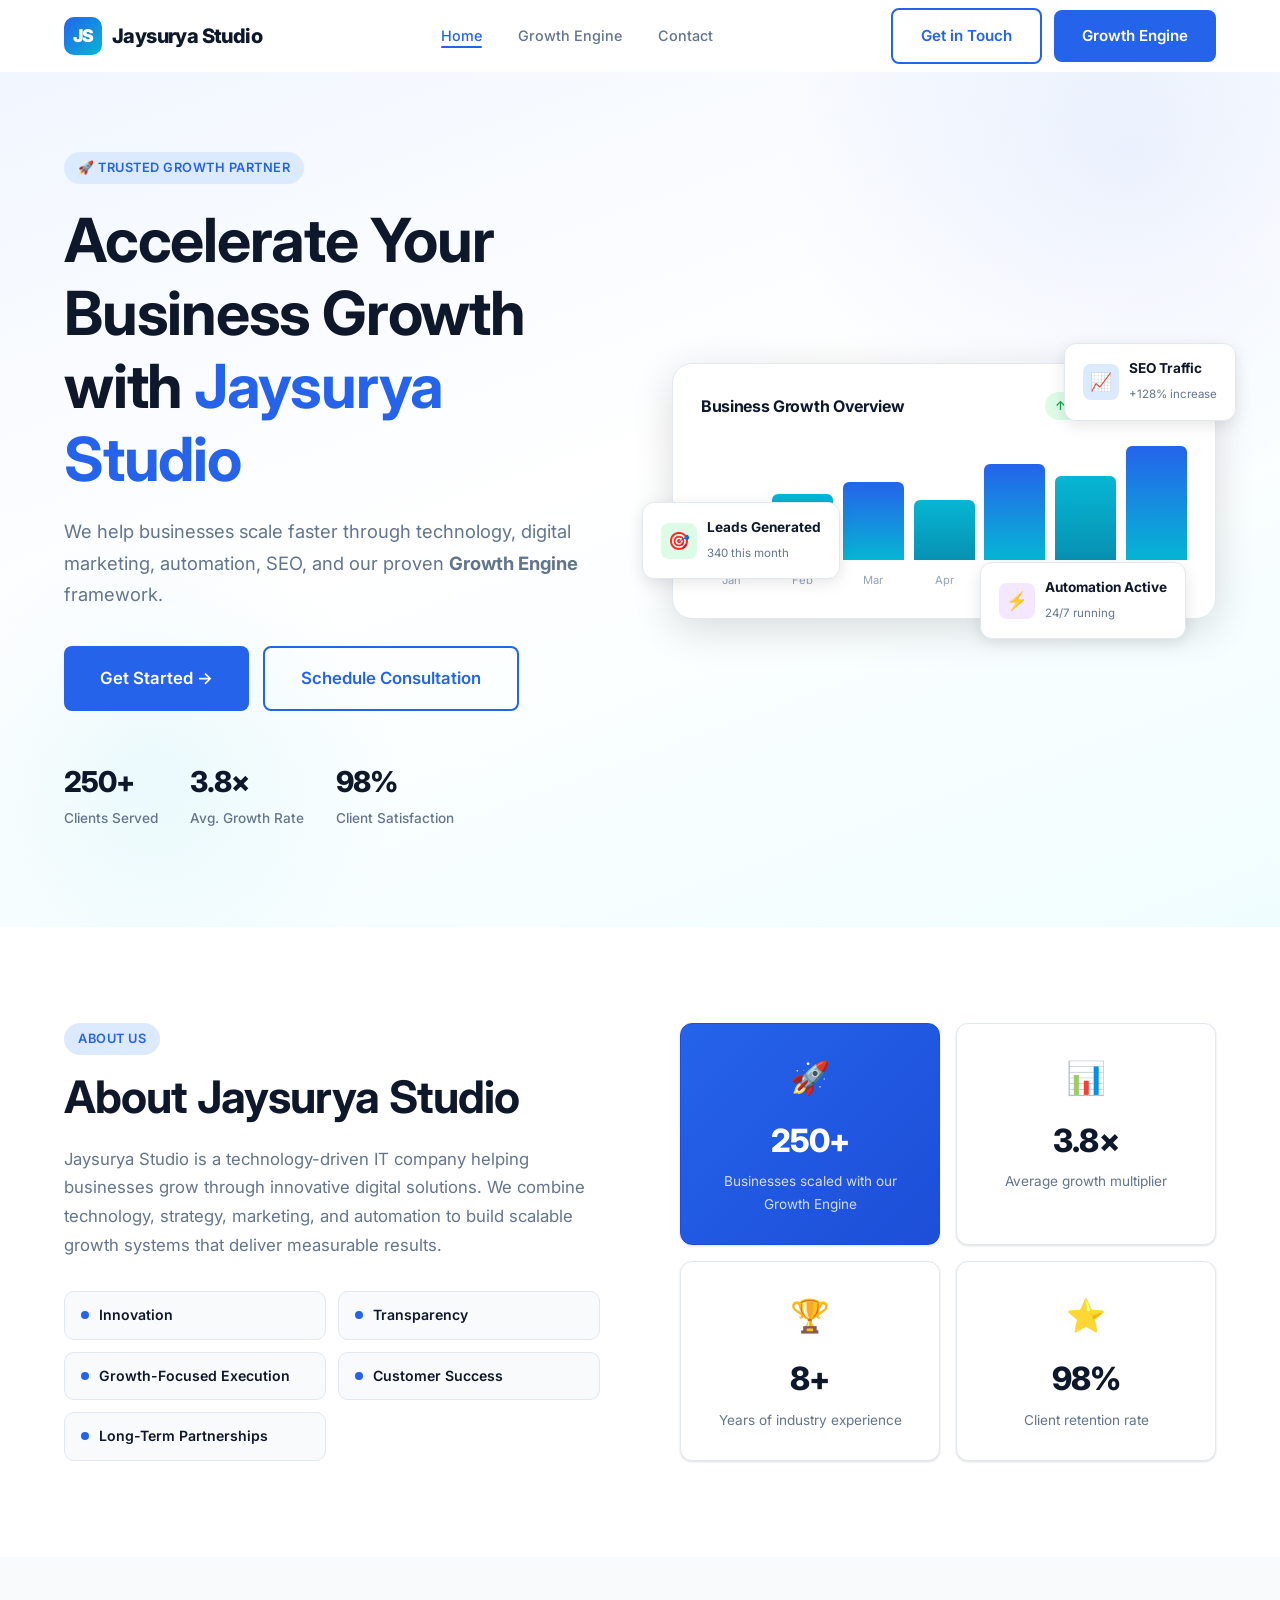
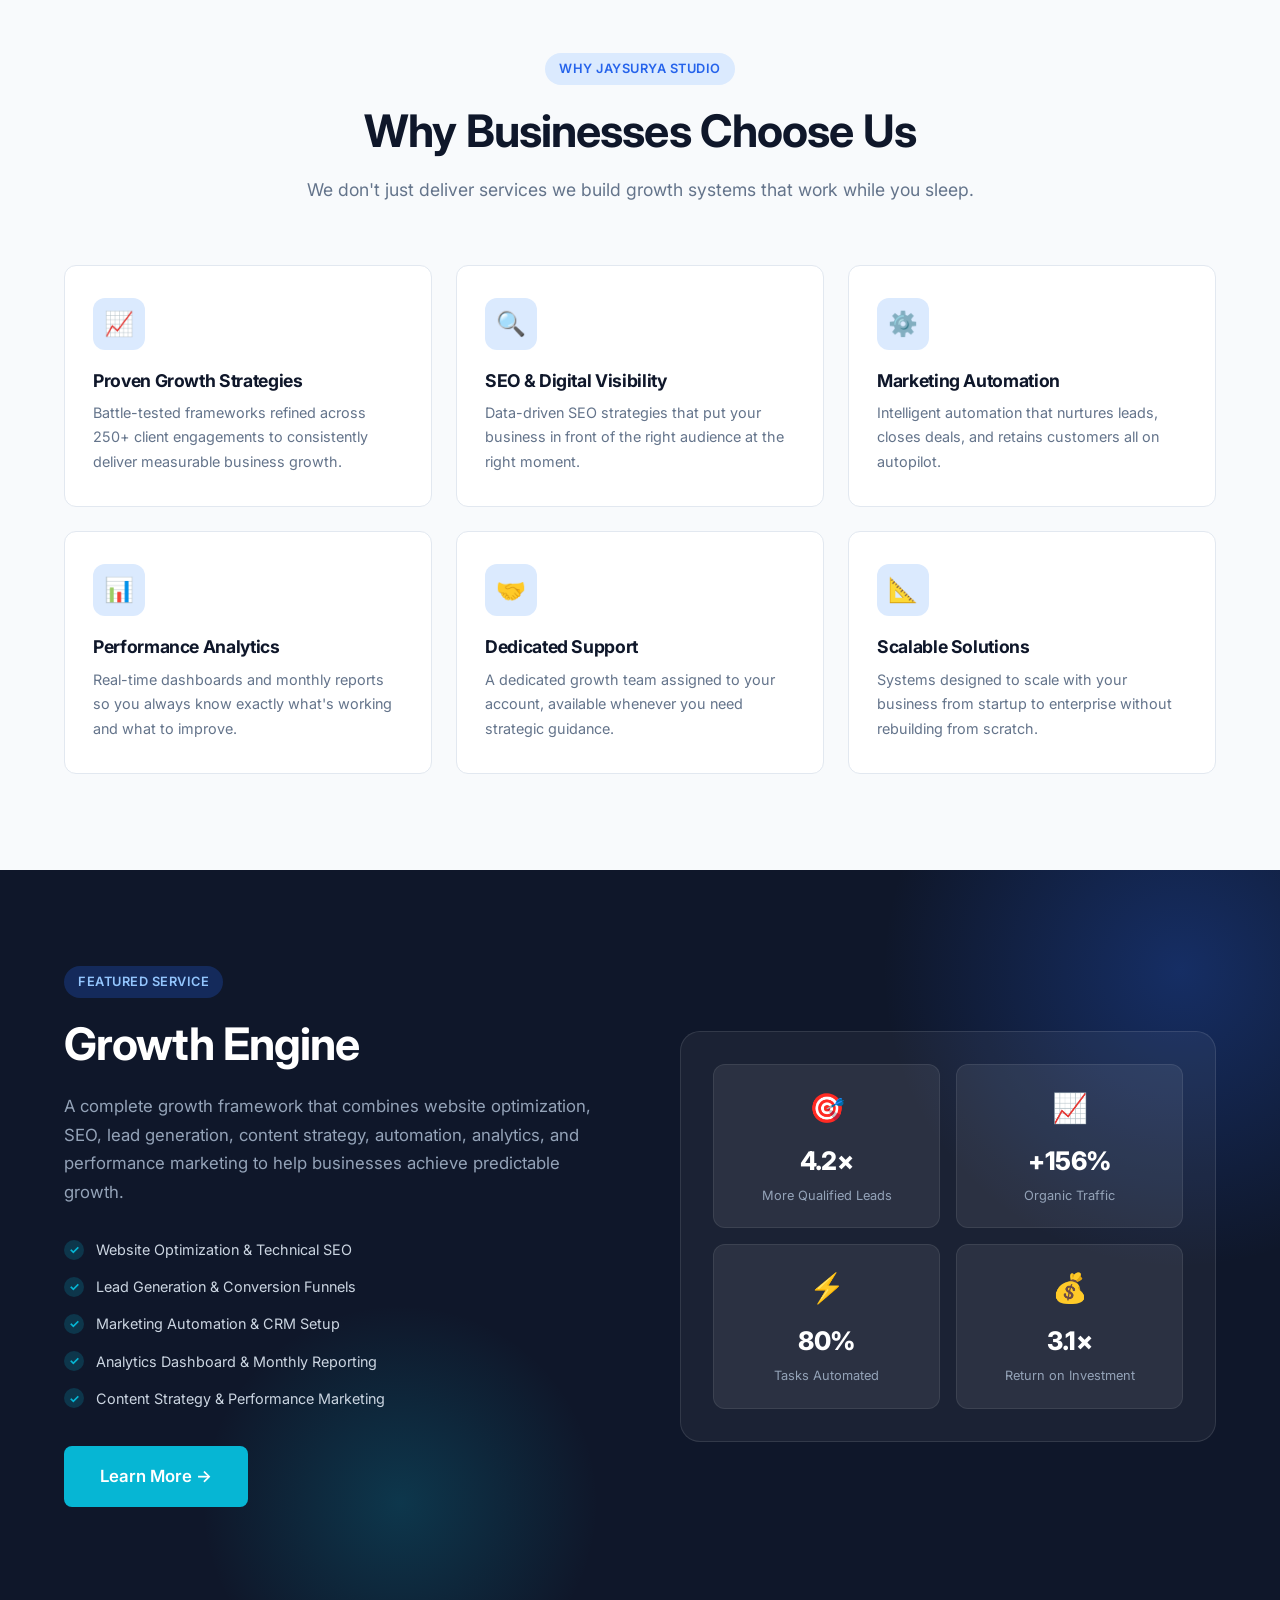
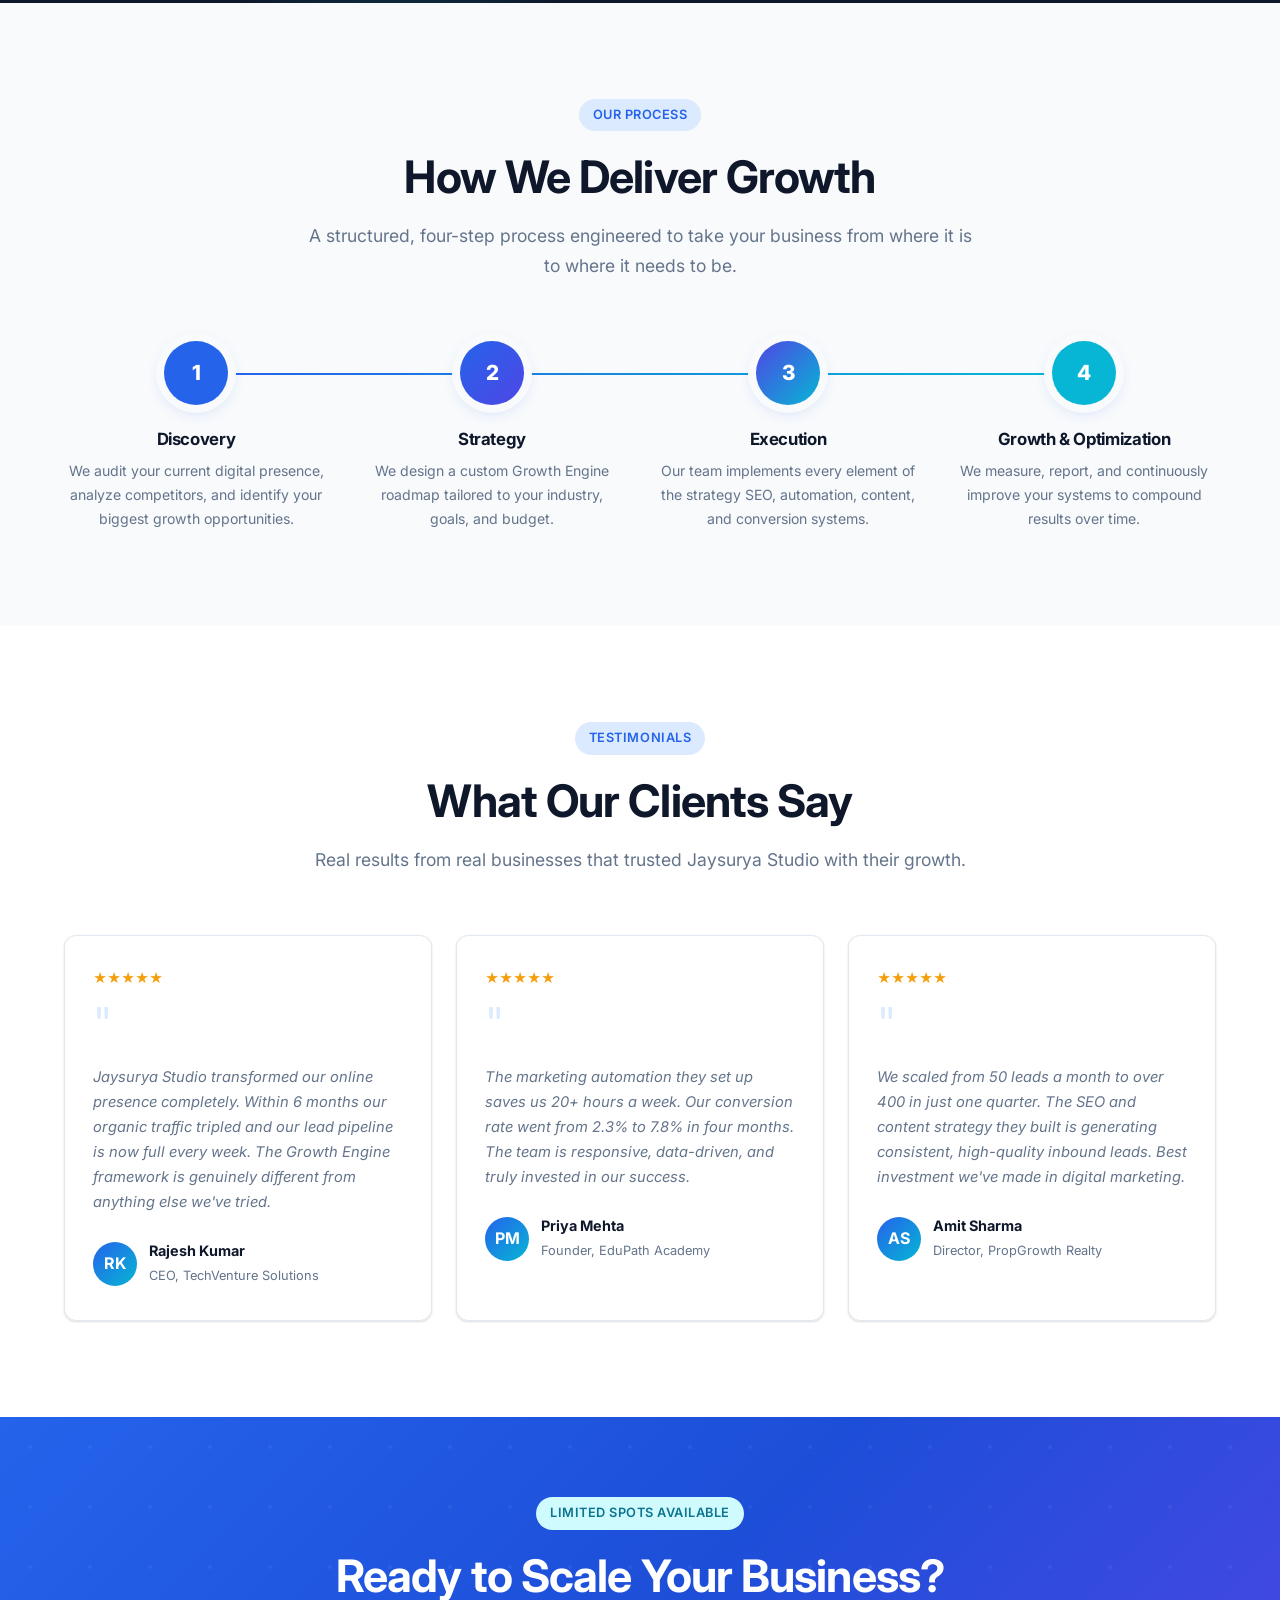
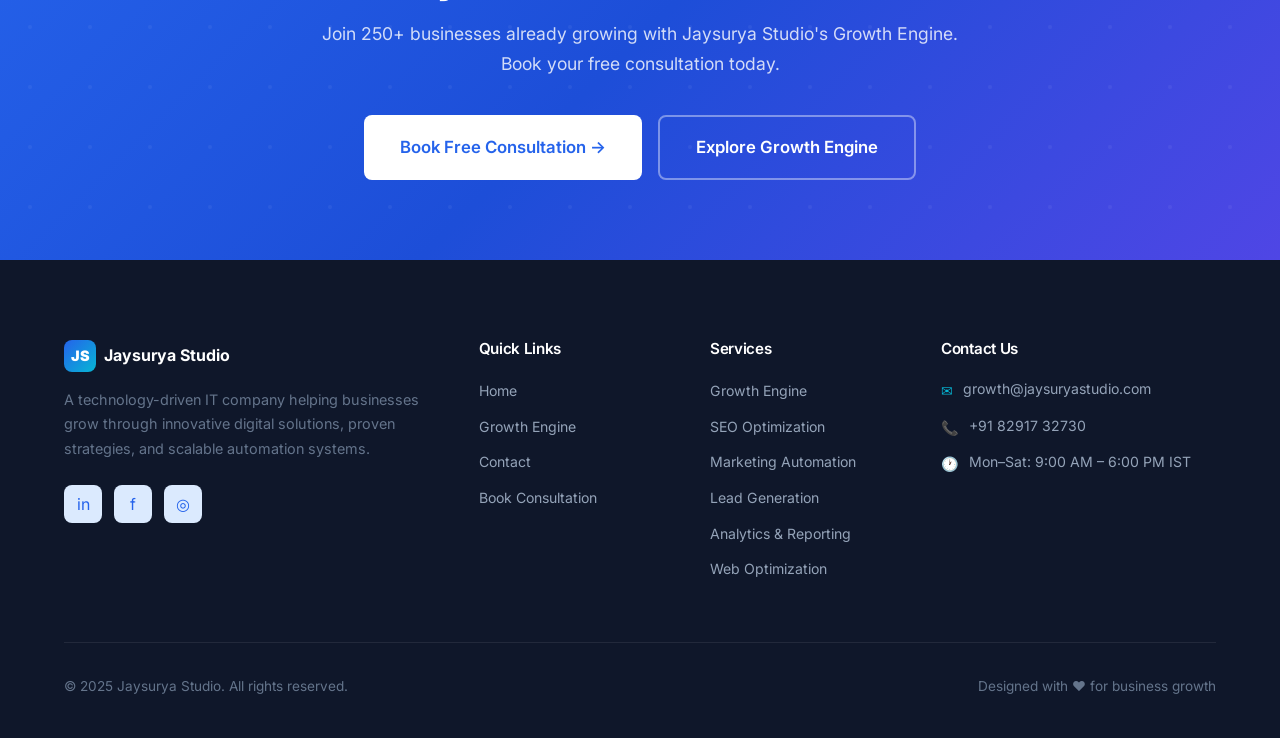
==== commit bffc86bc: "Replace footer social links with specific URLs Updated social media links in the footer with specifi" ====
--- a/index.html
+++ b/index.html
@@ -358,10 +358,9 @@
         </div>
         <p>A technology-driven IT company helping businesses grow through innovative digital solutions, proven strategies, and scalable automation systems.</p>
         <div class="footer-social">
-          <a href="#" class="social-btn" aria-label="LinkedIn">in</a>
-          <a href="#" class="social-btn" aria-label="Twitter">𝕏</a>
-          <a href="#" class="social-btn" aria-label="Facebook">f</a>
-          <a href="#" class="social-btn" aria-label="Instagram">◎</a>
+         <a href="https://www.linkedin.com/in/jaysurya-studio-156a8740a?original_referer=" class="social-btn" aria-label="LinkedIn" style="background:var(--primary-light);color:var(--primary);">in</a>
+            <a href="https://www.facebook.com/profile.php?id=61582592456992&mibextid=wwXIfr&rdid=PYnpwYHHPCsHA9Mn&share_url=https%3A%2F%2Fwww.facebook.com%2Fshare%2F17vF8TrJkA%2F%3Fmibextid%3DwwXIfr#" class="social-btn" aria-label="Facebook" style="background:var(--primary-light);color:var(--primary);">f</a>
+            <a href="https://www.instagram.com/jaysuryastudio?igsh=Z3h5ejFodGNybm93&utm_source=qr" class="social-btn" aria-label="Instagram" style="background:var(--primary-light);color:var(--primary);">◎</a>
         </div>
       </div>
       <div class="footer-col">
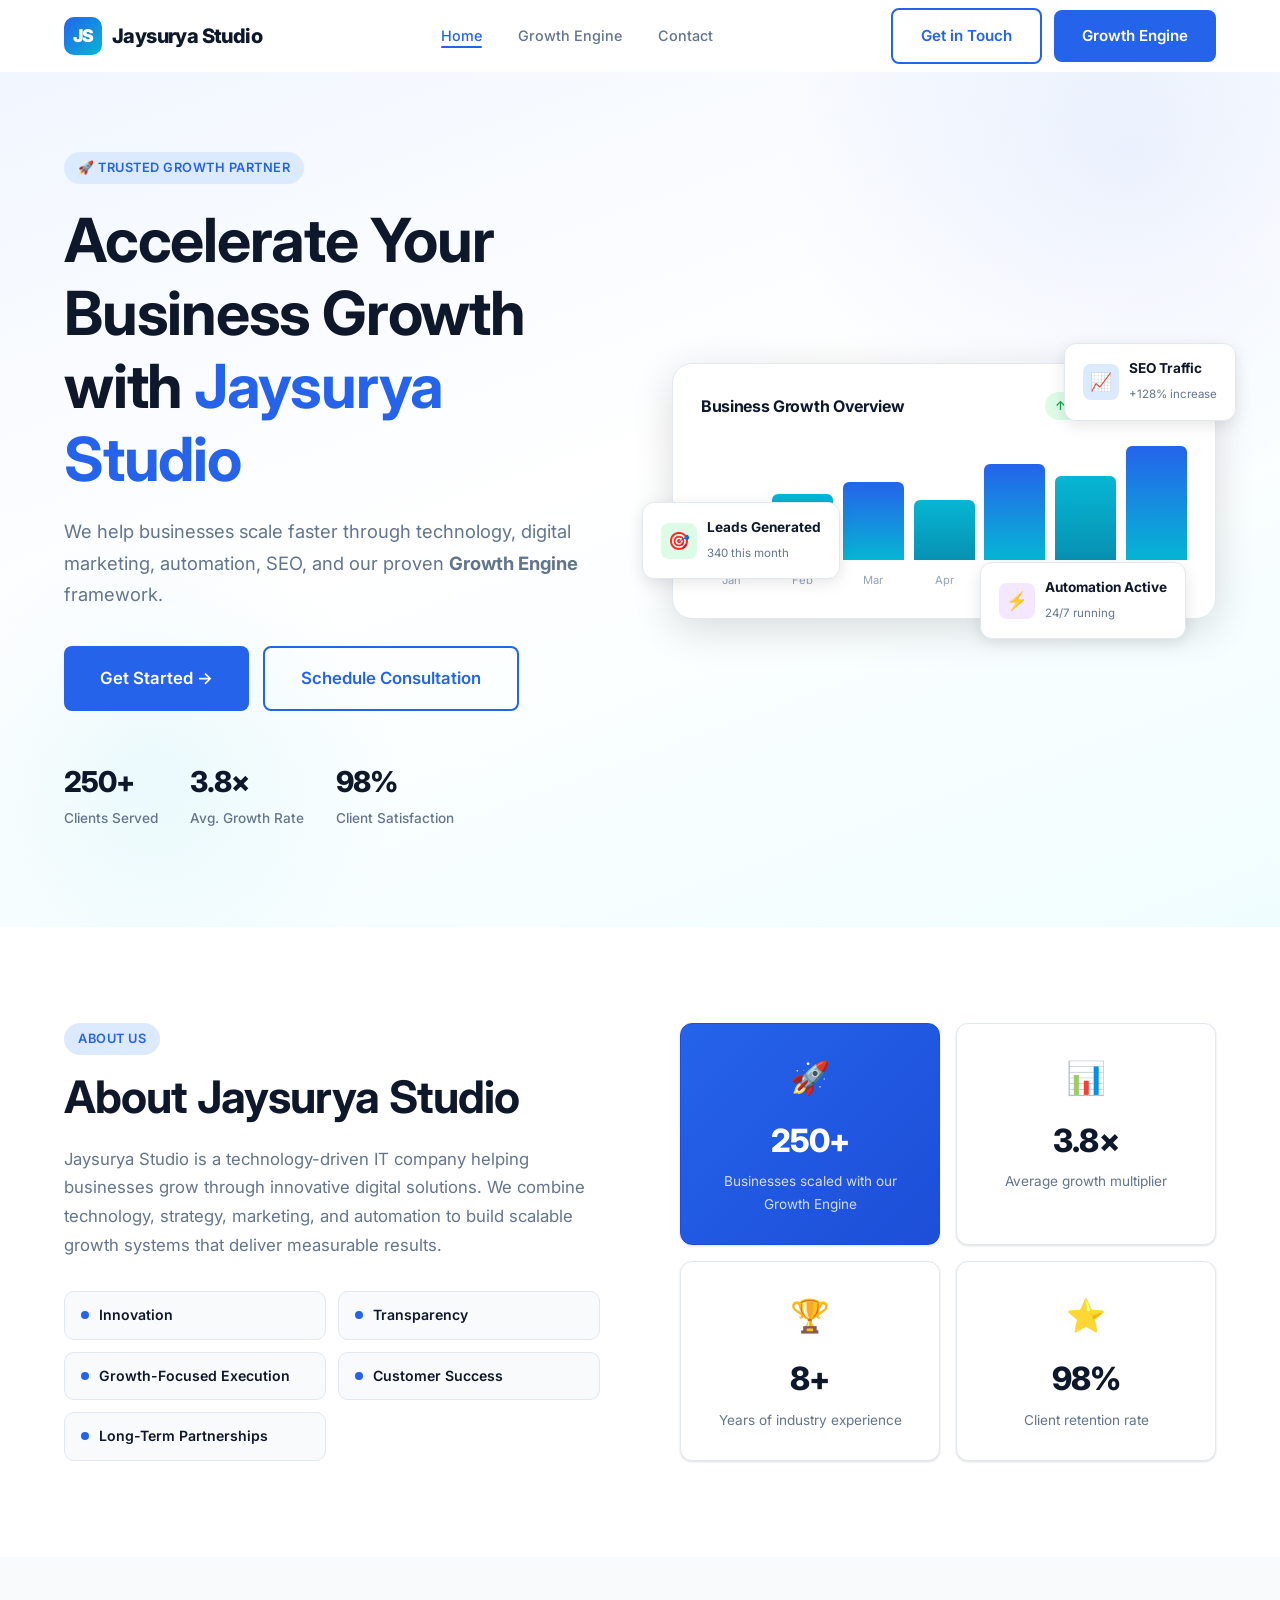
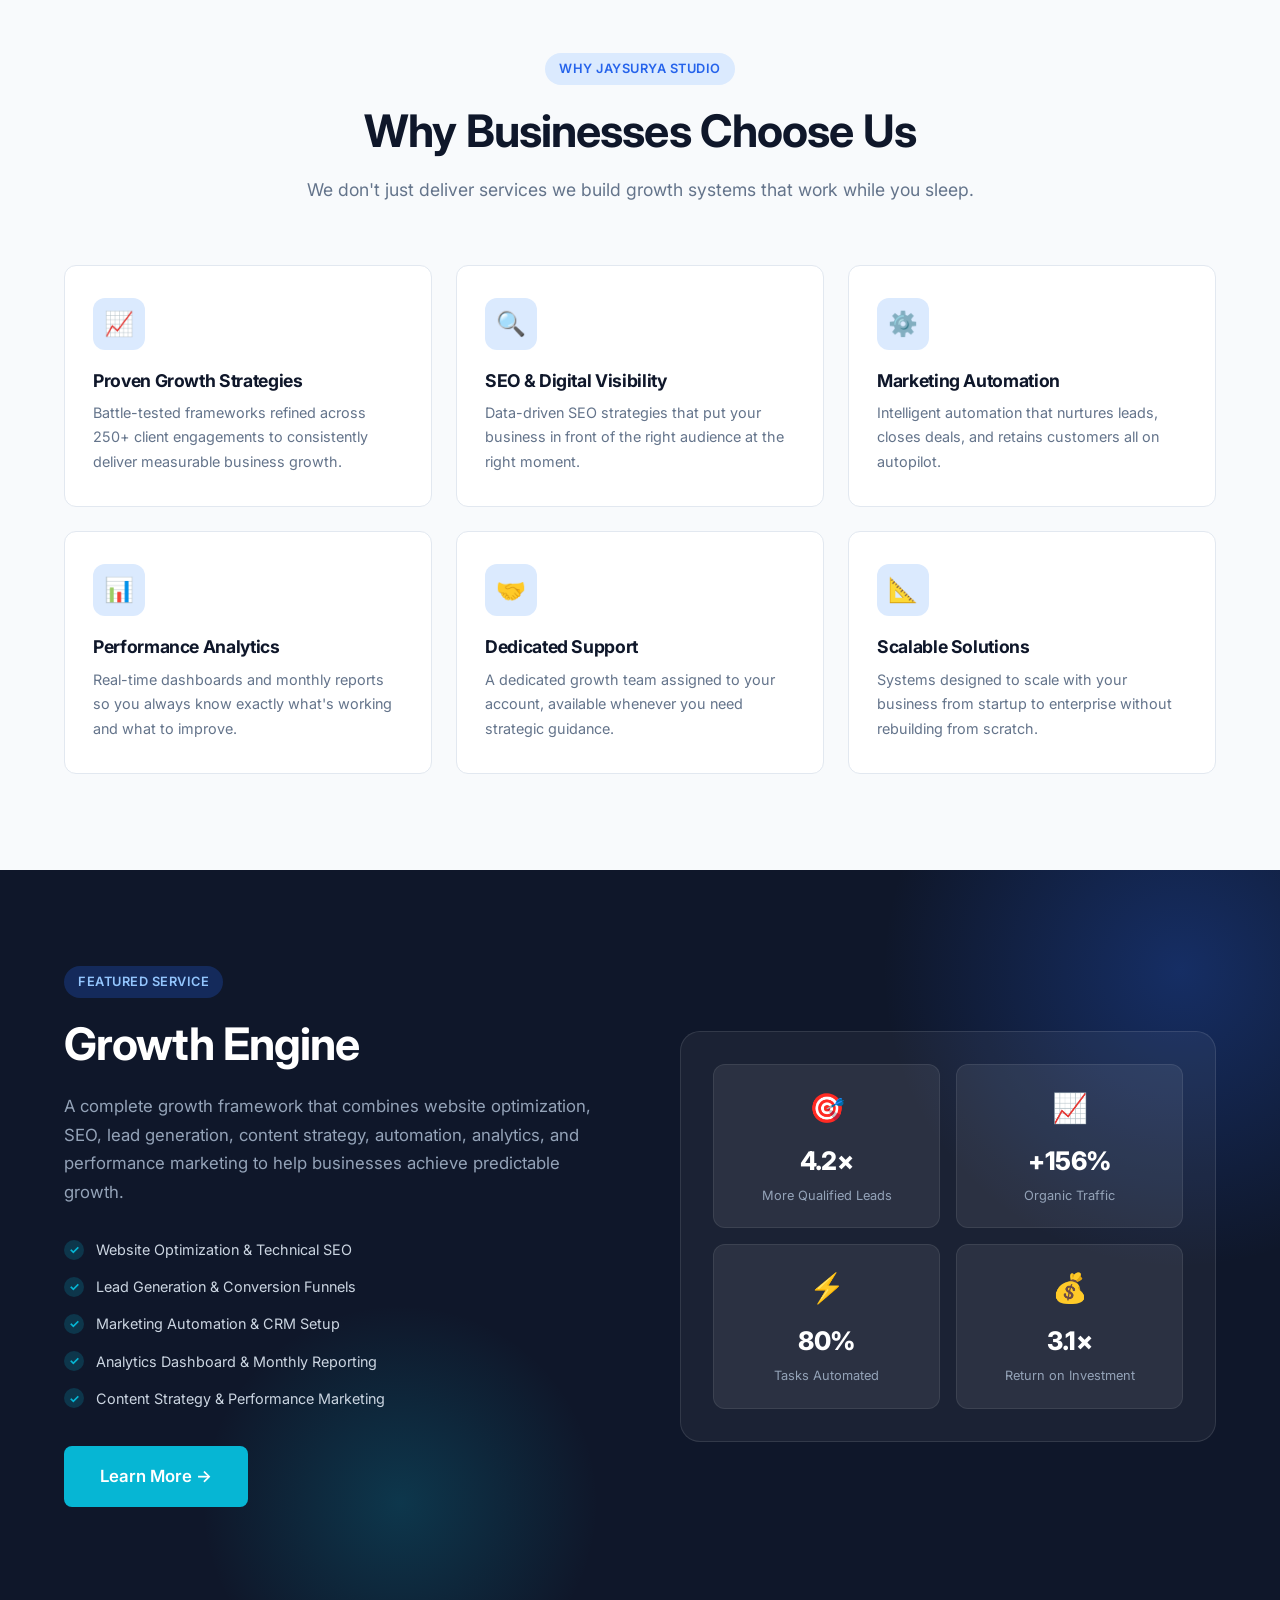
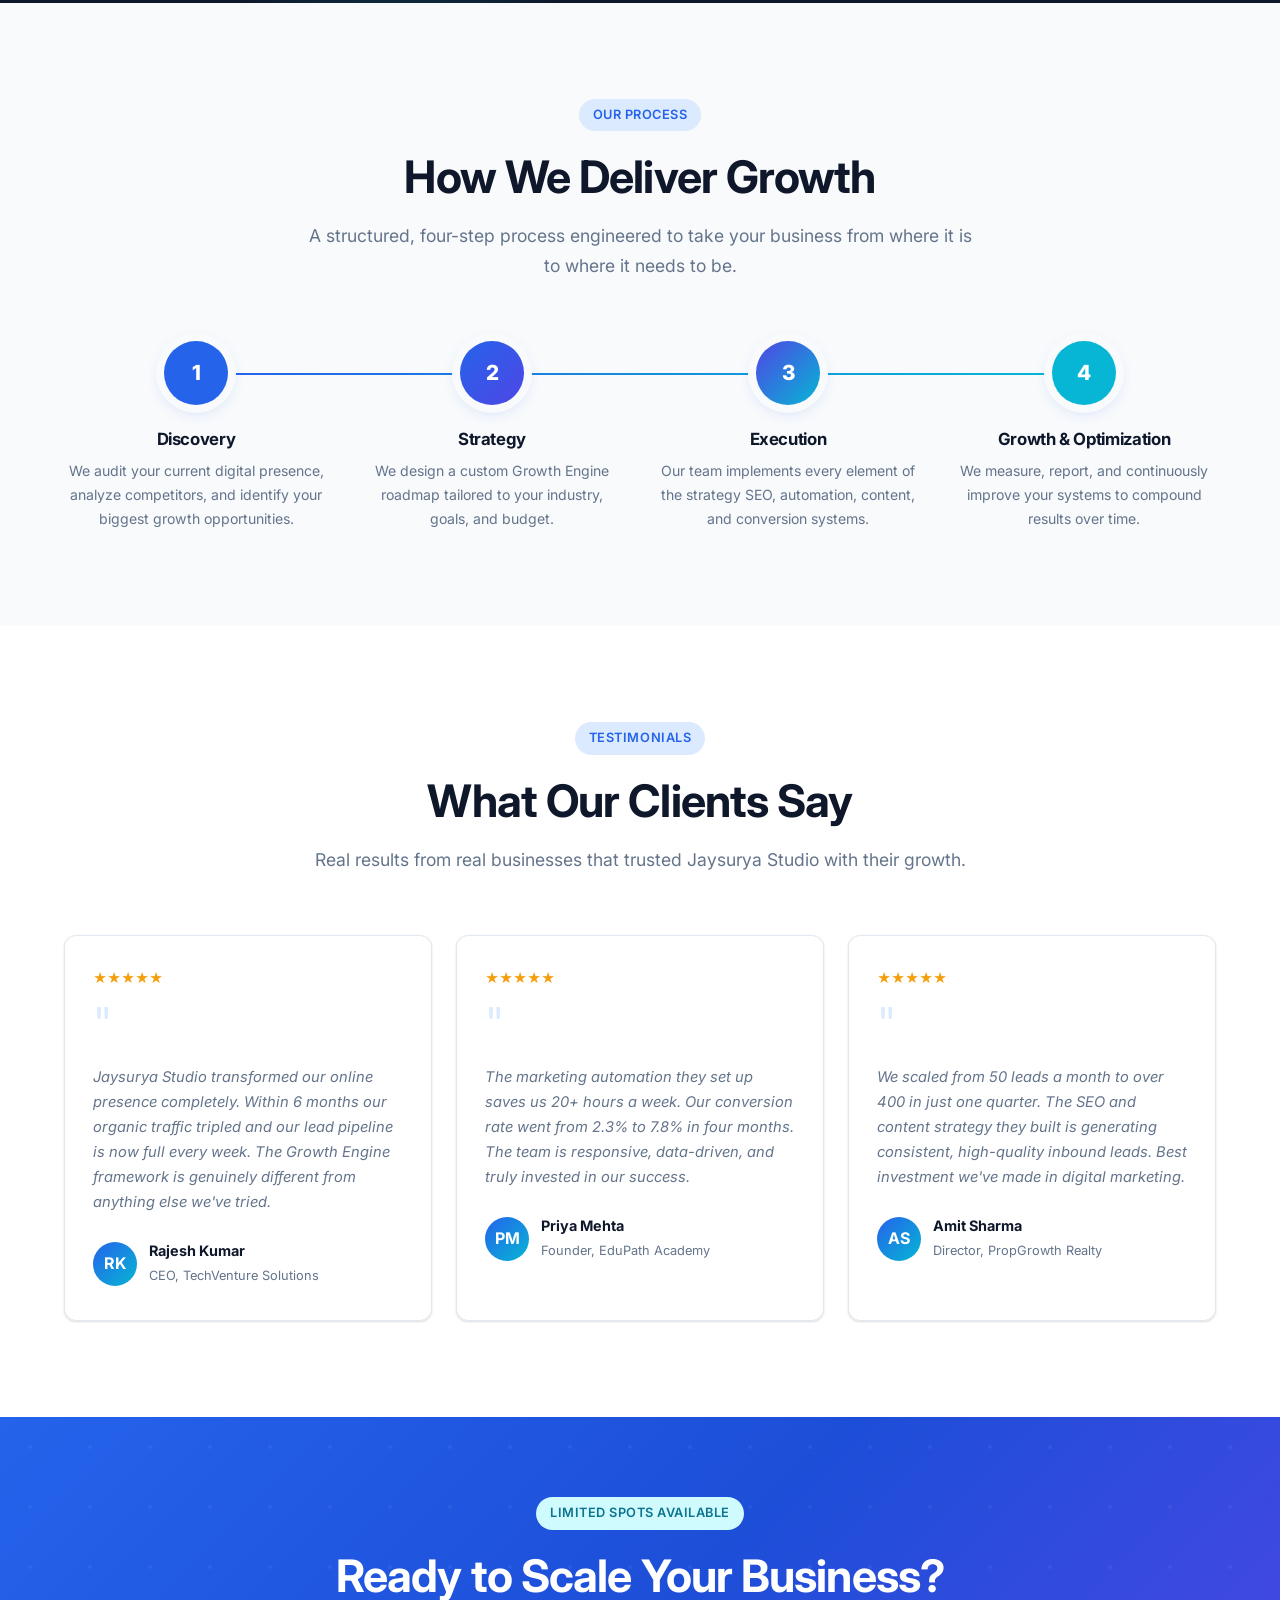
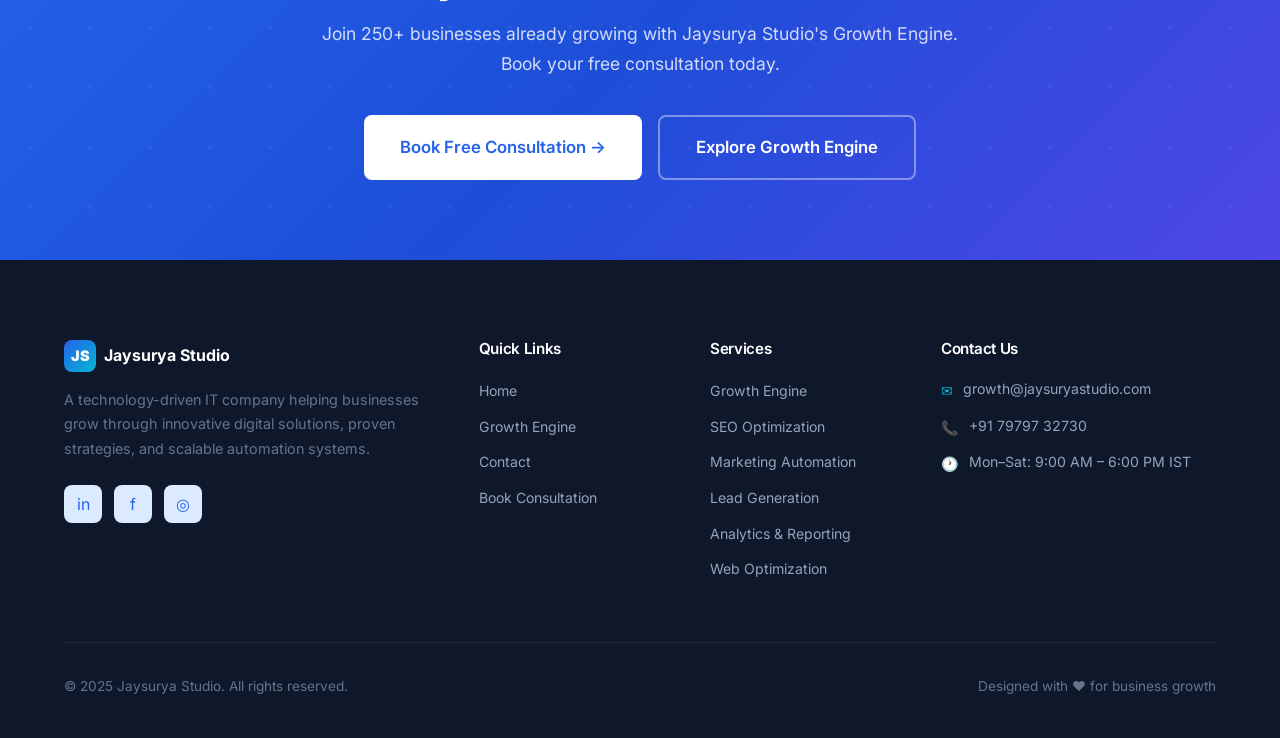
==== commit 48b10908: "Update contact phone number in index.html" ====
--- a/index.html
+++ b/index.html
@@ -14,6 +14,9 @@
   <link rel="preconnect" href="https://fonts.gstatic.com" crossorigin />
   <link href="https://fonts.googleapis.com/css2?family=Inter:wght@400;500;600;700;800;900&display=swap" rel="stylesheet" />
   <link rel="stylesheet" href="css/style.css" />
+  <link rel="icon" type="image/png" href="assets/jsslogo.png">
+<link rel="shortcut icon" href="assets/jsslogo.png">
+<link rel="apple-touch-icon" href="assets/jsslogo.png">
 </head>
 <body>
 
@@ -391,7 +394,7 @@
         </div>
         <div class="footer-contact-item">
           <span class="ci-icon">📞</span>
-          <span>+91 82917 32730</span>
+          <span>+91 79797 32730</span>
         </div>
         <!---
         <div class="footer-contact-item">
